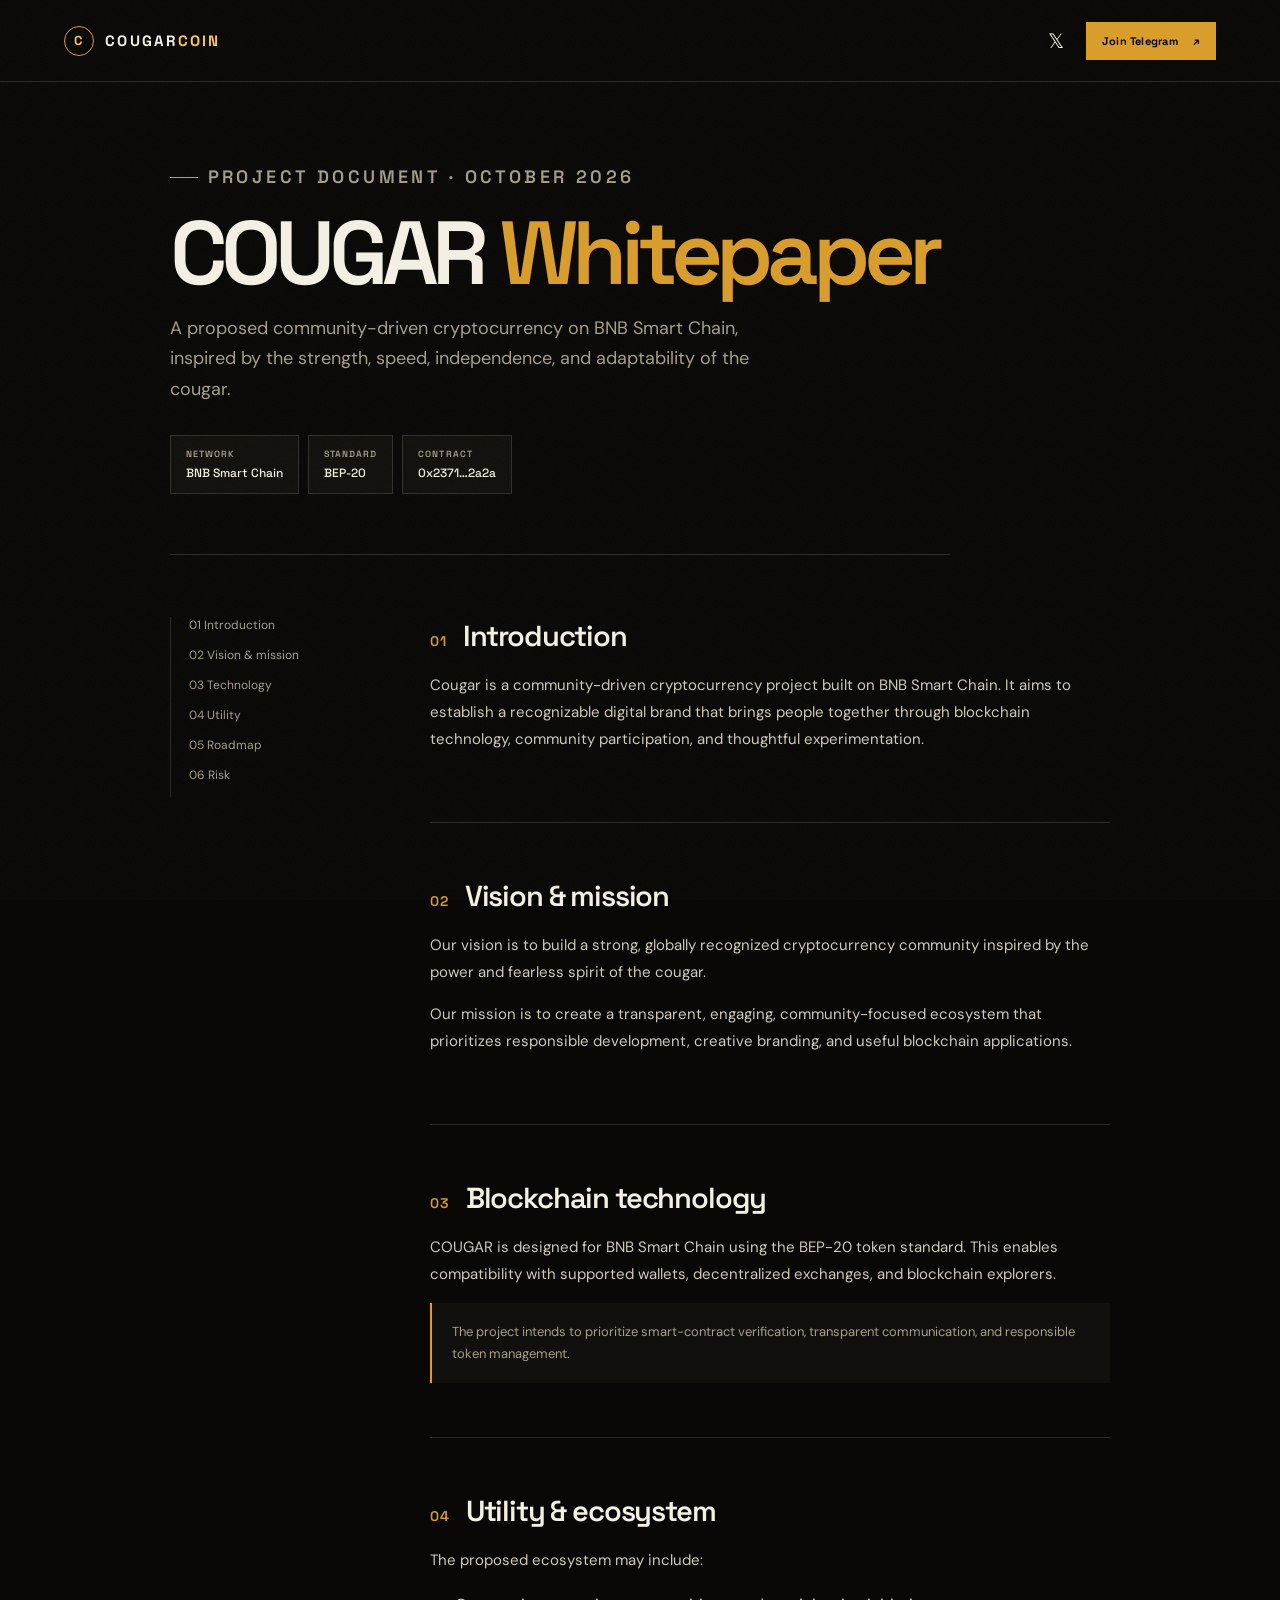
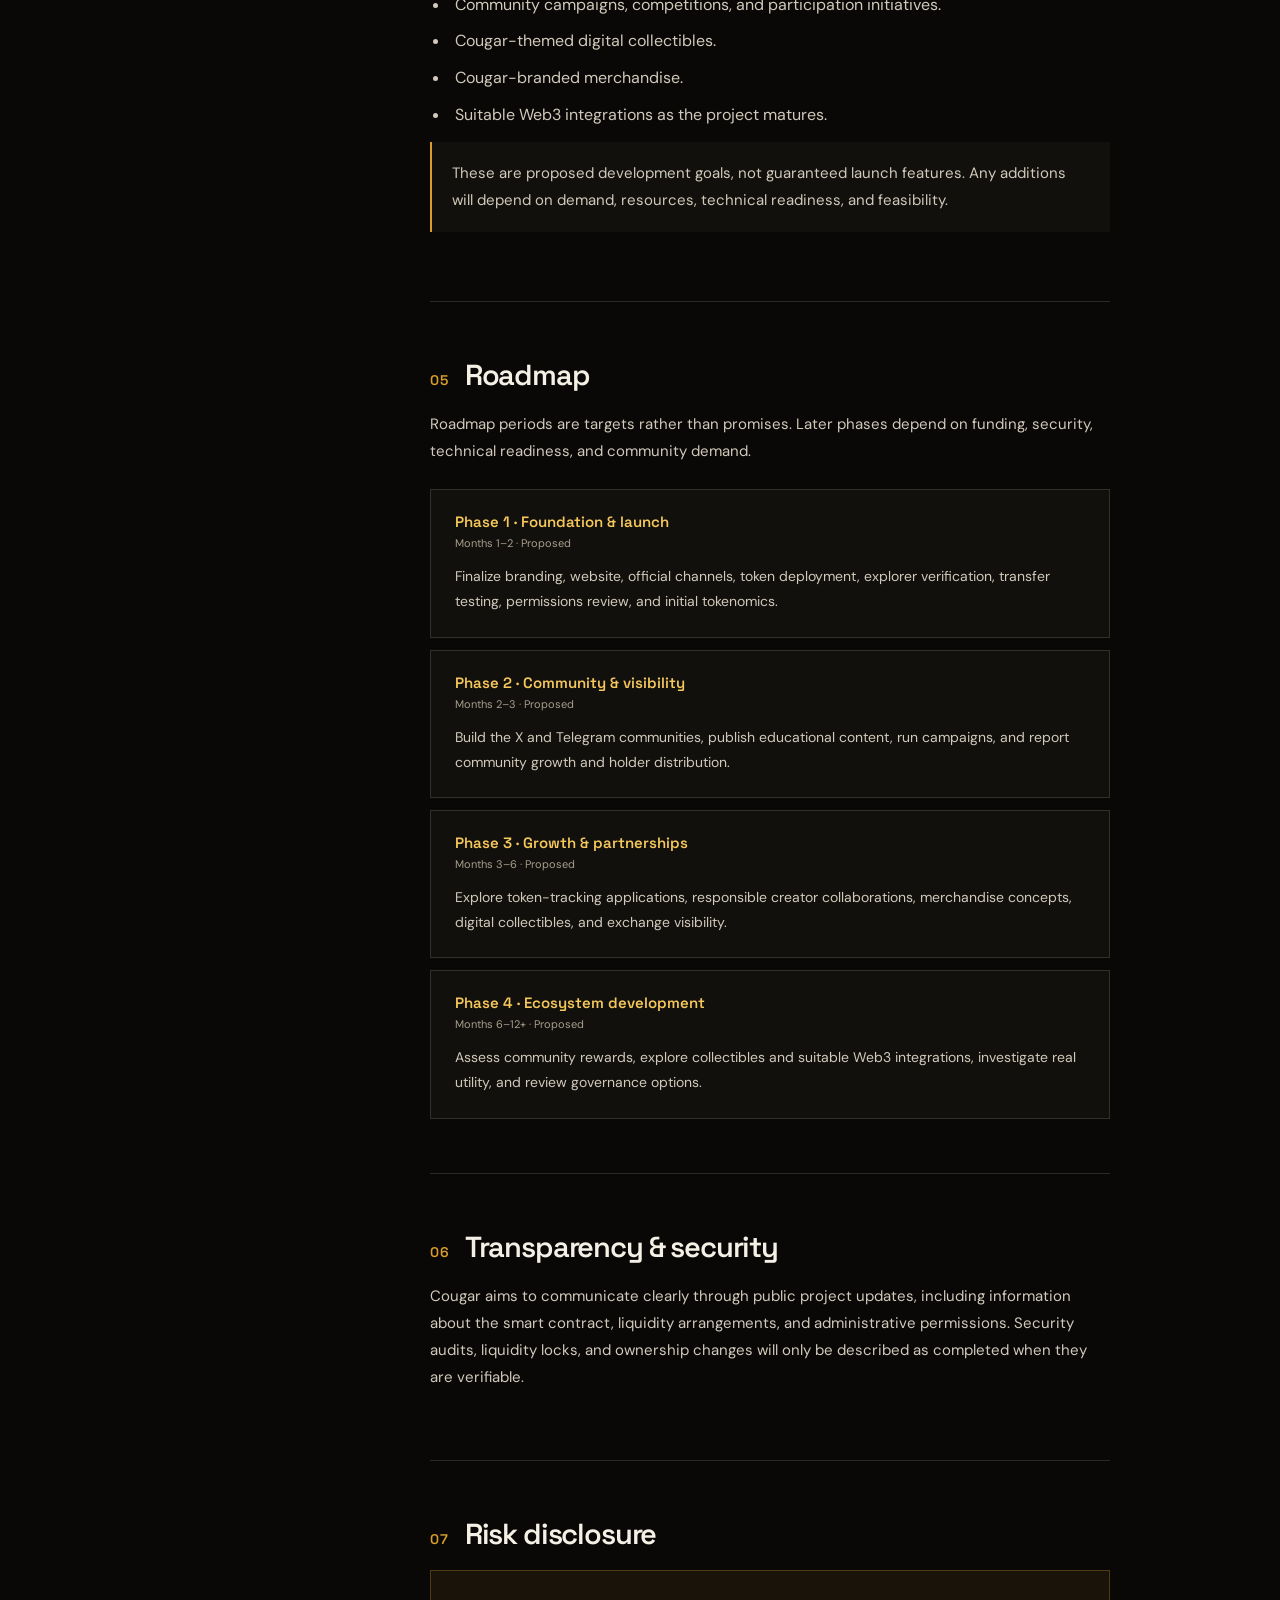
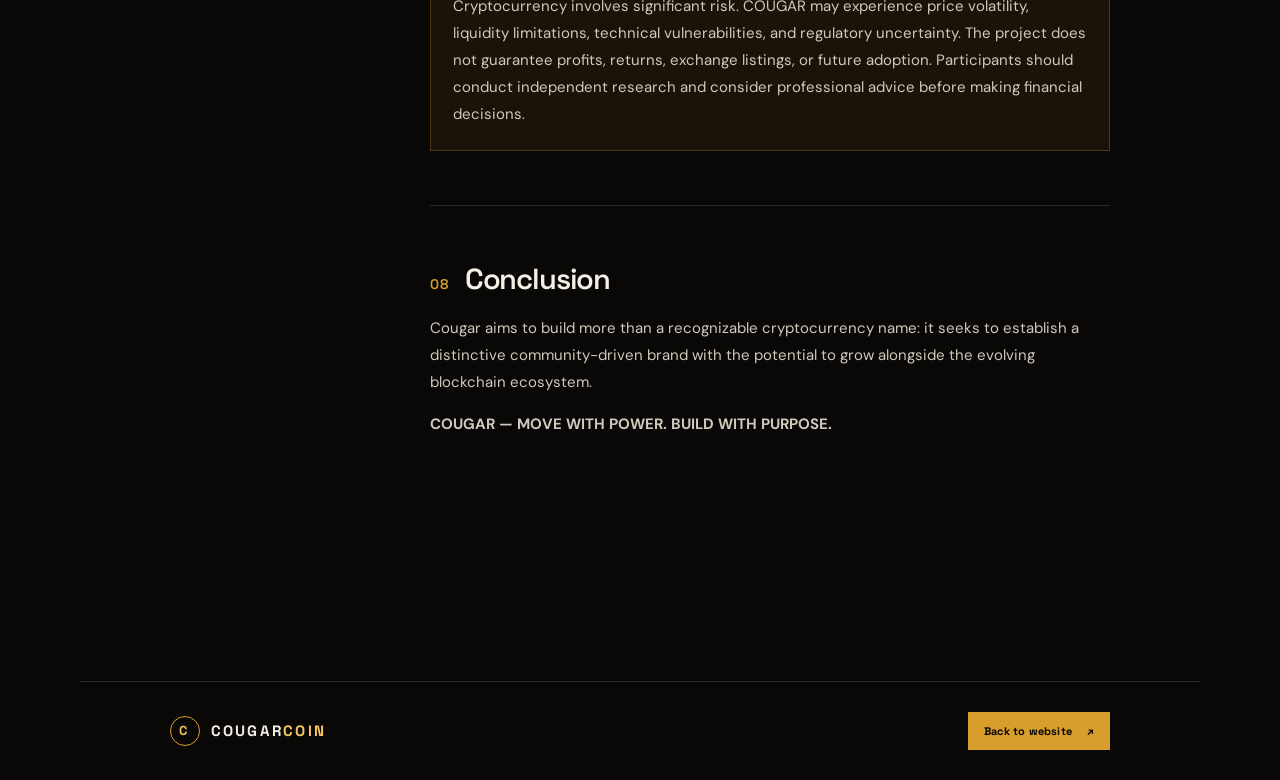
==== whitepaper.html @ 057869eb "Prepare CougarCoin site for GitHub Pages" ====
<!doctype html>
<html lang="en">
<head>
  <meta charset="UTF-8" />
  <meta name="viewport" content="width=device-width, initial-scale=1.0" />
  <meta name="description" content="COUGAR whitepaper — a proposed community-driven cryptocurrency on BNB Smart Chain." />
  <title>COUGAR | Whitepaper</title>
  <link rel="preconnect" href="https://fonts.googleapis.com" />
  <link rel="preconnect" href="https://fonts.gstatic.com" crossorigin />
  <link href="https://fonts.googleapis.com/css2?family=DM+Sans:wght@400;500;700&family=Space+Grotesk:wght@500;600;700&display=swap" rel="stylesheet" />
  <link rel="stylesheet" href="styles.css" />
  <style>
    .paper-shell{max-width:1120px;margin:auto;padding:80px clamp(24px,7vw,112px) 120px}.paper-intro{max-width:780px;padding-bottom:60px;border-bottom:1px solid var(--line)}.paper-intro h1{margin:18px 0;font:600 clamp(50px,7vw,92px)/.94 var(--display);letter-spacing:-.07em}.paper-intro h1 em{color:var(--gold);font-style:normal}.paper-intro p{max-width:620px;color:var(--muted);font-size:18px;line-height:1.7}.paper-layout{display:grid;grid-template-columns:190px 1fr;gap:70px;padding-top:62px}.paper-toc{position:sticky;top:28px;height:max-content;border-left:1px solid var(--line);padding-left:18px}.paper-toc a{display:block;margin:0 0 14px;color:var(--muted);font-size:12px;text-decoration:none}.paper-toc a:hover{color:var(--gold-bright)}.paper-content{max-width:700px}.paper-section{padding:0 0 54px;border-bottom:1px solid var(--line);margin-bottom:54px}.paper-section:last-child{border-bottom:0}.paper-section h2{margin:0 0 18px;color:var(--paper);font:600 29px var(--display);letter-spacing:-.04em}.paper-section h2 span{margin-right:10px;color:var(--gold);font-size:14px;letter-spacing:.08em}.paper-section p{color:#d1c9bb;font-size:15px;line-height:1.8}.paper-section ul{margin:18px 0 0;padding-left:20px;color:#d1c9bb}.paper-section li{margin:11px 0;padding-left:5px;line-height:1.6}.paper-note{padding:18px 20px;border-left:2px solid var(--gold);background:var(--surface);color:var(--muted);font-size:13px;line-height:1.7}.paper-roadmap{display:grid;gap:12px;margin-top:24px}.paper-phase{padding:22px 24px;background:var(--surface);border:1px solid var(--line)}.paper-phase strong{display:block;color:var(--gold-bright);font:600 15px var(--display)}.paper-phase small{display:block;margin-top:5px;color:var(--muted);font-size:11px}.paper-phase p{margin-bottom:0;font-size:14px}.paper-risk{background:rgba(217,157,43,.08);border:1px solid rgba(217,157,43,.28);padding:22px}.paper-risk p{margin:0}.paper-footer{display:flex;align-items:center;justify-content:space-between;gap:18px;max-width:1120px;margin:auto;padding:30px clamp(24px,7vw,112px);border-top:1px solid var(--line)}@media(max-width:800px){.paper-shell{padding-top:55px}.paper-layout{display:block;padding-top:45px}.paper-toc{position:static;margin-bottom:50px;padding:18px 0 4px;border-left:0;border-top:1px solid var(--line);display:flex;flex-wrap:wrap;gap:10px 18px}.paper-toc a{margin:0}.paper-section h2{font-size:25px}.paper-footer{display:block}.paper-footer .button{margin-top:20px}}
    .paper-facts{display:flex;flex-wrap:wrap;gap:9px;margin-top:30px}.paper-facts span{display:flex;flex-direction:column;gap:5px;padding:12px 15px;border:1px solid var(--line);background:var(--surface);color:var(--paper);font:500 12px var(--display)}.paper-facts small{color:var(--muted);font:600 9px var(--display);letter-spacing:.12em;text-transform:uppercase}
  </style>
</head>
<body>
  <div class="noise" aria-hidden="true"></div>
  <header class="site-header">
    <a class="brand" href="index.html" aria-label="CougarCoin home"><span class="brand-mark">C</span><span>COUGAR<span>COIN</span></span></a>
    <div class="header-actions"><a class="icon-link" href="https://x.com/cougarmemecoin" target="_blank" rel="noreferrer" aria-label="CougarCoin on X">𝕏</a><a class="button button-small" href="https://t.me/COUGARCOINbsc" target="_blank" rel="noreferrer">Join Telegram <span>↗</span></a></div>
  </header>
  <main class="paper-shell">
    <section class="paper-intro"><p class="eyebrow"><span></span> Project document · October 2026</p><h1>COUGAR <em>Whitepaper</em></h1><p>A proposed community-driven cryptocurrency on BNB Smart Chain, inspired by the strength, speed, independence, and adaptability of the cougar.</p><div class="paper-facts"><span><small>Network</small>BNB Smart Chain</span><span><small>Standard</small>BEP-20</span><span><small>Contract</small>0x2371…2a2a</span></div></section>
    <div class="paper-layout">
      <nav class="paper-toc" aria-label="Whitepaper sections"><a href="#introduction">01 Introduction</a><a href="#vision">02 Vision & mission</a><a href="#technology">03 Technology</a><a href="#utility">04 Utility</a><a href="#roadmap">05 Roadmap</a><a href="#risk">06 Risk</a></nav>
      <div class="paper-content">
        <section class="paper-section" id="introduction"><h2><span>01</span> Introduction</h2><p>Cougar is a community-driven cryptocurrency project built on BNB Smart Chain. It aims to establish a recognizable digital brand that brings people together through blockchain technology, community participation, and thoughtful experimentation.</p></section>
        <section class="paper-section" id="vision"><h2><span>02</span> Vision & mission</h2><p>Our vision is to build a strong, globally recognized cryptocurrency community inspired by the power and fearless spirit of the cougar.</p><p>Our mission is to create a transparent, engaging, community-focused ecosystem that prioritizes responsible development, creative branding, and useful blockchain applications.</p></section>
        <section class="paper-section" id="technology"><h2><span>03</span> Blockchain technology</h2><p>COUGAR is designed for BNB Smart Chain using the BEP-20 token standard. This enables compatibility with supported wallets, decentralized exchanges, and blockchain explorers.</p><div class="paper-note">The project intends to prioritize smart-contract verification, transparent communication, and responsible token management.</div></section>
        <section class="paper-section" id="utility"><h2><span>04</span> Utility & ecosystem</h2><p>The proposed ecosystem may include:</p><ul><li>Community campaigns, competitions, and participation initiatives.</li><li>Cougar-themed digital collectibles.</li><li>Cougar-branded merchandise.</li><li>Suitable Web3 integrations as the project matures.</li></ul><p class="paper-note">These are proposed development goals, not guaranteed launch features. Any additions will depend on demand, resources, technical readiness, and feasibility.</p></section>
        <section class="paper-section" id="roadmap"><h2><span>05</span> Roadmap</h2><p>Roadmap periods are targets rather than promises. Later phases depend on funding, security, technical readiness, and community demand.</p><div class="paper-roadmap"><article class="paper-phase"><strong>Phase 1 · Foundation & launch</strong><small>Months 1–2 · Proposed</small><p>Finalize branding, website, official channels, token deployment, explorer verification, transfer testing, permissions review, and initial tokenomics.</p></article><article class="paper-phase"><strong>Phase 2 · Community & visibility</strong><small>Months 2–3 · Proposed</small><p>Build the X and Telegram communities, publish educational content, run campaigns, and report community growth and holder distribution.</p></article><article class="paper-phase"><strong>Phase 3 · Growth & partnerships</strong><small>Months 3–6 · Proposed</small><p>Explore token-tracking applications, responsible creator collaborations, merchandise concepts, digital collectibles, and exchange visibility.</p></article><article class="paper-phase"><strong>Phase 4 · Ecosystem development</strong><small>Months 6–12+ · Proposed</small><p>Assess community rewards, explore collectibles and suitable Web3 integrations, investigate real utility, and review governance options.</p></article></div></section>
        <section class="paper-section"><h2><span>06</span> Transparency & security</h2><p>Cougar aims to communicate clearly through public project updates, including information about the smart contract, liquidity arrangements, and administrative permissions. Security audits, liquidity locks, and ownership changes will only be described as completed when they are verifiable.</p></section>
        <section class="paper-section" id="risk"><h2><span>07</span> Risk disclosure</h2><div class="paper-risk"><p>Cryptocurrency involves significant risk. COUGAR may experience price volatility, liquidity limitations, technical vulnerabilities, and regulatory uncertainty. The project does not guarantee profits, returns, exchange listings, or future adoption. Participants should conduct independent research and consider professional advice before making financial decisions.</p></div></section>
        <section class="paper-section"><h2><span>08</span> Conclusion</h2><p>Cougar aims to build more than a recognizable cryptocurrency name: it seeks to establish a distinctive community-driven brand with the potential to grow alongside the evolving blockchain ecosystem.</p><p><strong>COUGAR — MOVE WITH POWER. BUILD WITH PURPOSE.</strong></p></section>
      </div>
    </div>
  </main>
  <footer class="paper-footer"><a class="brand" href="index.html"><span class="brand-mark">C</span><span>COUGAR<span>COIN</span></span></a><a class="button button-small" href="index.html">Back to website <span>↗</span></a></footer>
</body>
</html>
---- styles.css ----
:root{--ink:#090806;--surface:#12100c;--paper:#f5f0e5;--muted:#a79e8d;--gold:#d99d2b;--gold-bright:#f6c85c;--line:rgba(245,240,229,.14);--display:"Space Grotesk",sans-serif;--body:"DM Sans",sans-serif}*{box-sizing:border-box}html{scroll-behavior:smooth}body{margin:0;background:var(--ink);color:var(--paper);font-family:var(--body);overflow-x:hidden}a{color:inherit}.noise{position:fixed;inset:0;z-index:20;pointer-events:none;opacity:.035;background-image:url("data:image/svg+xml,%3Csvg xmlns='http://www.w3.org/2000/svg' width='160' height='160'%3E%3Cfilter id='n'%3E%3CfeTurbulence type='fractalNoise' baseFrequency='.8' numOctaves='3' stitchTiles='stitch'/%3E%3C/filter%3E%3Crect width='100%25' height='100%25' filter='url(%23n)'/%3E%3C/svg%3E")}.site-header{position:relative;z-index:30;max-width:1440px;height:82px;margin:auto;padding:0 clamp(24px,5vw,78px);display:flex;align-items:center;justify-content:space-between;border-bottom:1px solid var(--line)}.brand{display:inline-flex;align-items:center;gap:11px;color:var(--paper);text-decoration:none;font:700 15px var(--display);letter-spacing:.15em}.brand>span:last-child>span{color:var(--gold-bright)}.brand-mark{display:grid;place-items:center;width:30px;height:30px;border:1px solid var(--gold);border-radius:50%;color:var(--gold-bright);font-size:13px}.nav-links{display:flex;gap:36px;margin-left:100px}.nav-links a,.site-footer a{color:var(--muted);text-decoration:none;font-size:13px;transition:color .2s}.nav-links a:hover,.site-footer a:hover{color:var(--gold-bright)}.header-actions{display:flex;align-items:center;gap:22px}.icon-link{color:var(--paper);font-size:20px;text-decoration:none}.button{display:inline-flex;align-items:center;justify-content:center;gap:15px;padding:15px 22px;border:1px solid var(--gold);background:var(--gold);color:var(--ink);text-decoration:none;font:700 12px var(--display);letter-spacing:.02em;transition:transform .2s,background .2s,border-color .2s}.button:hover{background:var(--gold-bright);border-color:var(--gold-bright);transform:translateY(-2px)}.button-small{padding:11px 15px;font-size:11px}.button-light{background:var(--paper);border-color:var(--paper)}.button-light:hover{background:var(--gold-bright);border-color:var(--gold-bright)}.menu-toggle{display:none;border:0;background:transparent;color:var(--paper);font-size:22px}.hero{max-width:1440px;min-height:650px;margin:auto;padding:74px clamp(24px,7vw,112px) 92px;display:grid;grid-template-columns:minmax(0,.92fr) minmax(390px,.85fr);align-items:center;gap:clamp(35px,8vw,125px)}.hero-copy{max-width:590px}.eyebrow{display:flex;align-items:center;gap:10px;margin:0;color:var(--gold-bright);text-transform:uppercase;letter-spacing:.19em;font:600 10px var(--display)}.eyebrow>span{width:28px;height:1px;background:var(--gold)}.hero h1,.section h2{margin:25px 0;font:600 clamp(56px,7vw,102px)/.92 var(--display);letter-spacing:-.075em}.hero h1 em,.section h2 em{color:var(--gold);font-style:normal}.hero-lede{max-width:500px;margin:0;color:var(--muted);font-size:16px;line-height:1.75}.hero-actions{display:flex;align-items:center;gap:28px;margin-top:34px}.text-link{color:var(--paper);text-decoration:none;font:700 12px var(--display)}.text-link span{color:var(--gold);margin-left:8px}.hero-meta{display:flex;gap:13px;margin-top:48px;color:var(--muted);font-size:11px}.hero-meta strong{color:var(--paper)}.hero-meta .dot{color:var(--gold)}.contract-chip{max-width:560px;margin-top:22px;padding:11px 12px;display:flex;align-items:center;gap:10px;border:1px solid rgba(215,155,39,.35);background:rgba(18,16,12,.8)}.contract-label{color:var(--gold-bright);text-transform:uppercase;letter-spacing:.14em;font:600 9px var(--display)}.contract-chip code{min-width:0;overflow:hidden;color:var(--paper);text-overflow:ellipsis;white-space:nowrap;font:500 11px ui-monospace,SFMono-Regular,Menlo,monospace}.contract-chip button{flex:0 0 auto;margin-left:auto;padding:6px 9px;border:1px solid rgba(215,155,39,.55);background:transparent;color:var(--gold-bright);cursor:pointer;font:600 10px var(--display)}.contract-chip button:hover{background:var(--gold);color:var(--ink)}.hero-art-wrap{position:relative;min-height:500px;display:grid;place-items:center}.hero-ring{position:absolute;width:min(42vw,510px);height:min(42vw,510px);border:1px solid rgba(215,155,39,.38);border-radius:50%;box-shadow:0 0 100px rgba(215,155,39,.12)}.hero-art{position:relative;width:min(35vw,440px);aspect-ratio:1;border:8px solid #17130c;border-radius:50%;object-fit:cover;box-shadow:0 25px 80px rgba(0,0,0,.65)}.art-caption{position:absolute;right:0;bottom:15px;color:var(--muted);letter-spacing:.08em;font:500 11px var(--display)}.art-caption span{margin-left:8px;color:var(--gold)}.ticker{overflow:hidden;border-block:1px solid var(--line);background:#100e0a}.ticker-track{min-width:1000px;padding:17px 0;display:flex;justify-content:space-around;color:var(--gold-bright);letter-spacing:.2em;font:600 11px var(--display)}.ticker-track b{color:var(--gold)}.section{max-width:1440px;margin:auto;padding:132px clamp(24px,7vw,112px)}.manifesto{display:grid;grid-template-columns:1fr 1fr;align-items:end;gap:12%}.manifesto h2,.roadmap h2,.community-cta h2{font-size:clamp(48px,6vw,80px)}.manifesto-copy{max-width:500px;color:var(--paper);font-size:21px;line-height:1.6}.manifesto-copy .muted{margin-top:25px;color:var(--muted);font-size:14px;line-height:1.7}.cards{display:grid;grid-template-columns:repeat(3,1fr);gap:14px;padding-top:0}.info-card{position:relative;min-height:380px;overflow:hidden;padding:31px}.card-dark{background:var(--surface)}.card-gold{background:var(--gold);color:var(--ink)}.card-number{position:absolute;top:28px;right:30px;opacity:.65;font:600 11px var(--display)}.card-icon{margin-bottom:76px;color:var(--gold);font-size:36px}.card-gold .card-icon{color:var(--ink)}.info-card h3{margin:0 0 13px;font:600 28px var(--display);letter-spacing:-.04em}.info-card p{max-width:280px;color:var(--muted);font-size:14px;line-height:1.6}.card-gold p{color:rgba(10,9,7,.7)}.info-card a{position:absolute;bottom:30px;color:var(--paper);text-decoration:none;font:700 12px var(--display)}.card-gold a{color:var(--ink)}.card-image{padding:0}.card-image img{width:100%;height:100%;object-fit:cover;filter:saturate(.8)}.card-overlay{position:absolute;inset:0;padding:31px;display:flex;flex-direction:column;justify-content:flex-end;background:linear-gradient(transparent 35%,rgba(7,6,4,.92))}.card-overlay h3{margin-top:auto}.card-overlay p{color:#d9d0c1}.roadmap{border-top:1px solid var(--line)}.roadmap-head{display:flex;justify-content:space-between;align-items:end;gap:40px}.roadmap-head>p{max-width:300px;margin:0;color:var(--muted);font-size:14px;line-height:1.6}.steps{display:grid;grid-template-columns:repeat(3,1fr);margin-top:70px;border-top:1px solid var(--line)}.step{display:flex;gap:24px;padding:26px 24px 0 0;border-right:1px solid var(--line);color:var(--muted)}.step+.step{padding-left:24px}.step:last-child{border:0}.step>span{color:var(--gold);font:600 12px var(--display)}.step h3{margin:0 0 10px;color:var(--paper);font:600 21px var(--display)}.step p{margin:0;font-size:13px;line-height:1.5}.community-cta{max-width:none;display:flex;align-items:center;justify-content:space-between;padding-inline:clamp(24px,10vw,160px);background:var(--gold);color:var(--ink)}.community-cta .eyebrow{color:var(--ink)}.community-cta .eyebrow>span{background:var(--ink)}.community-cta h2{margin-bottom:0}.site-footer{display:flex;align-items:center;justify-content:space-between;gap:20px;padding:34px clamp(24px,7vw,112px);border-top:1px solid var(--line)}.site-footer p{color:var(--muted);font-size:12px}.site-footer>div{display:flex;gap:22px}@media(max-width:800px){.site-header{height:72px}.nav-links,.header-actions{display:none}.nav-links.mobile-open{position:absolute;top:72px;left:0;right:0;display:flex;flex-direction:column;gap:18px;margin:0;padding:22px 24px;background:#100e0a;border-bottom:1px solid var(--line)}.menu-toggle{display:block}.hero{grid-template-columns:1fr;padding-top:58px}.hero h1{font-size:62px}.hero-art-wrap{min-height:380px}.hero-art{width:min(76vw,380px)}.hero-ring{width:min(84vw,440px);height:min(84vw,440px)}.contract-chip{max-width:100%}.contract-chip code{font-size:9px}.manifesto,.cards{grid-template-columns:1fr}.section{padding-top:86px;padding-bottom:86px}.info-card{min-height:330px}.roadmap-head,.community-cta{display:block}.roadmap-head>p{margin-top:30px}.steps{grid-template-columns:1fr;margin-top:45px}.step,.step+.step{padding:20px 0;border-right:0;border-bottom:1px solid var(--line)}.community-cta .button{margin-top:30px}.site-footer{flex-wrap:wrap}.site-footer p{order:3;width:100%}}
.contract-explorer{color:var(--muted);font:600 10px var(--display);text-decoration:none}.contract-explorer:hover{color:var(--gold-bright)}
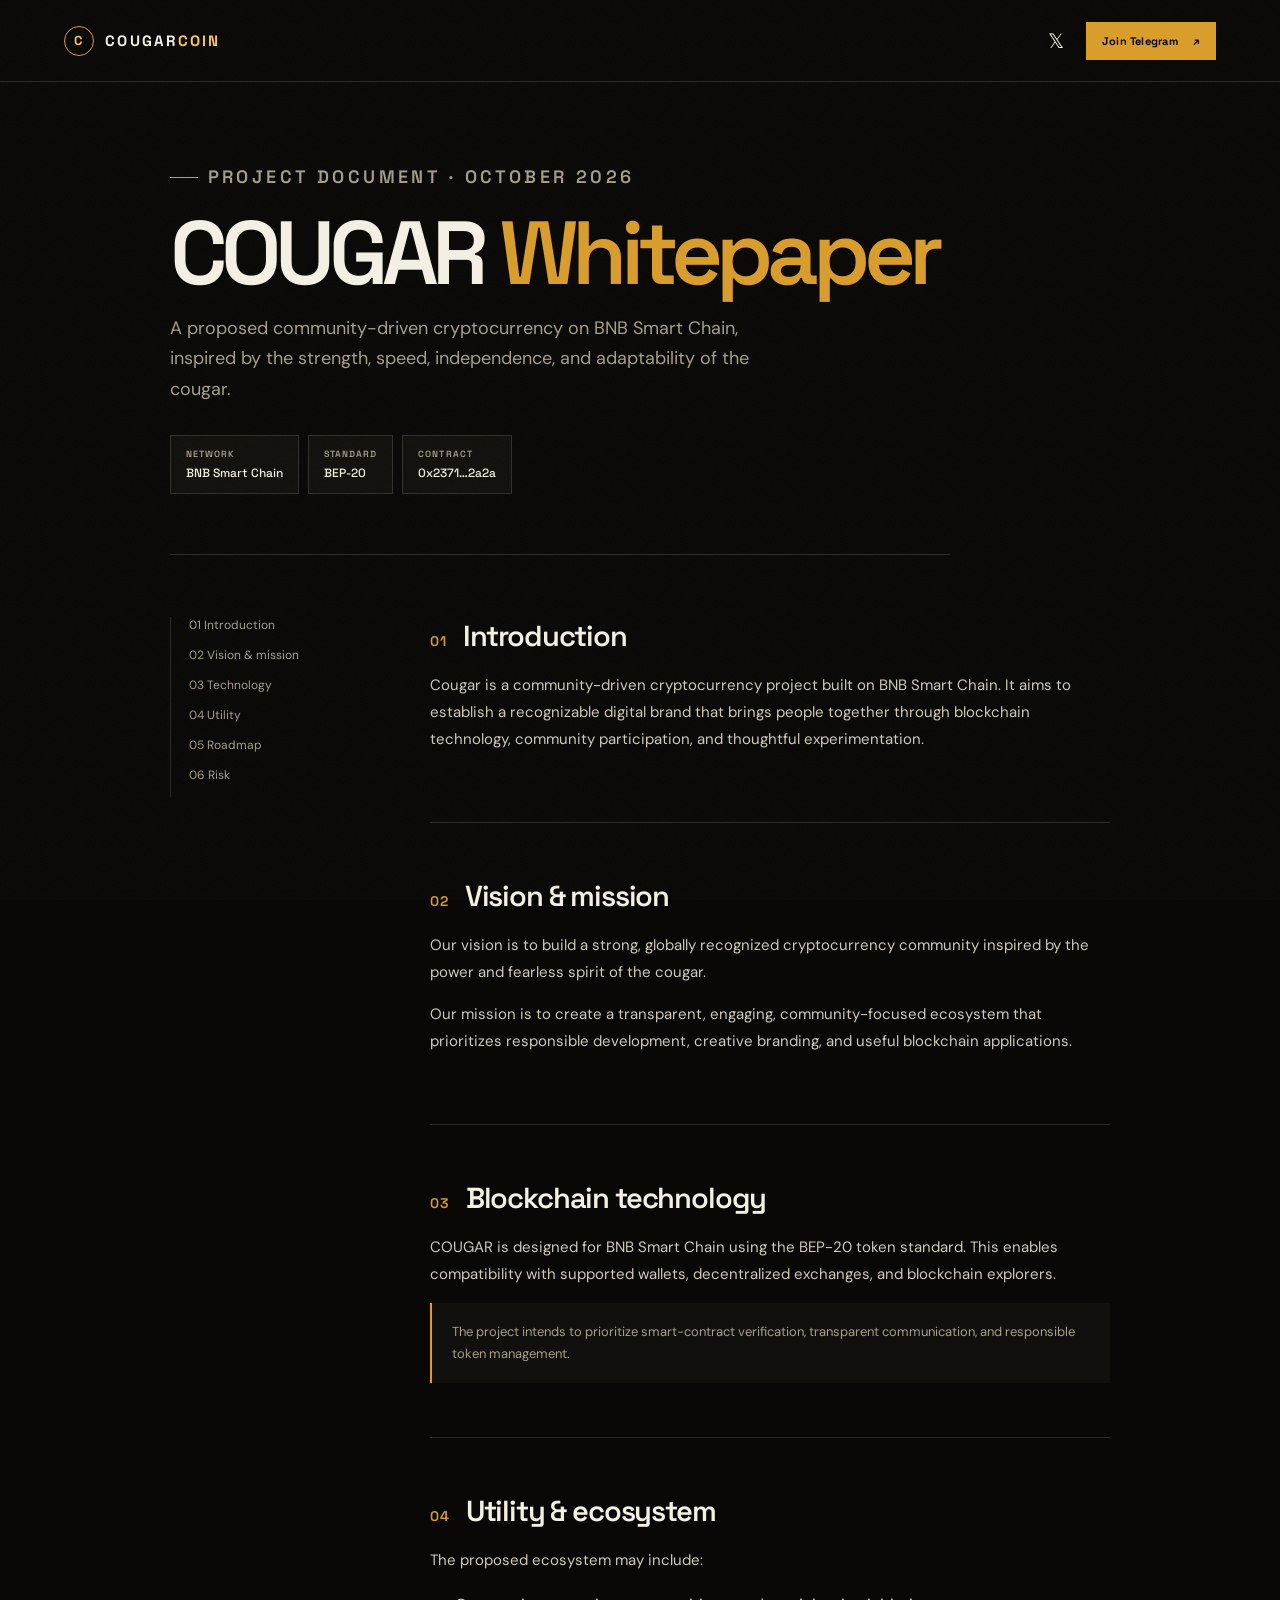
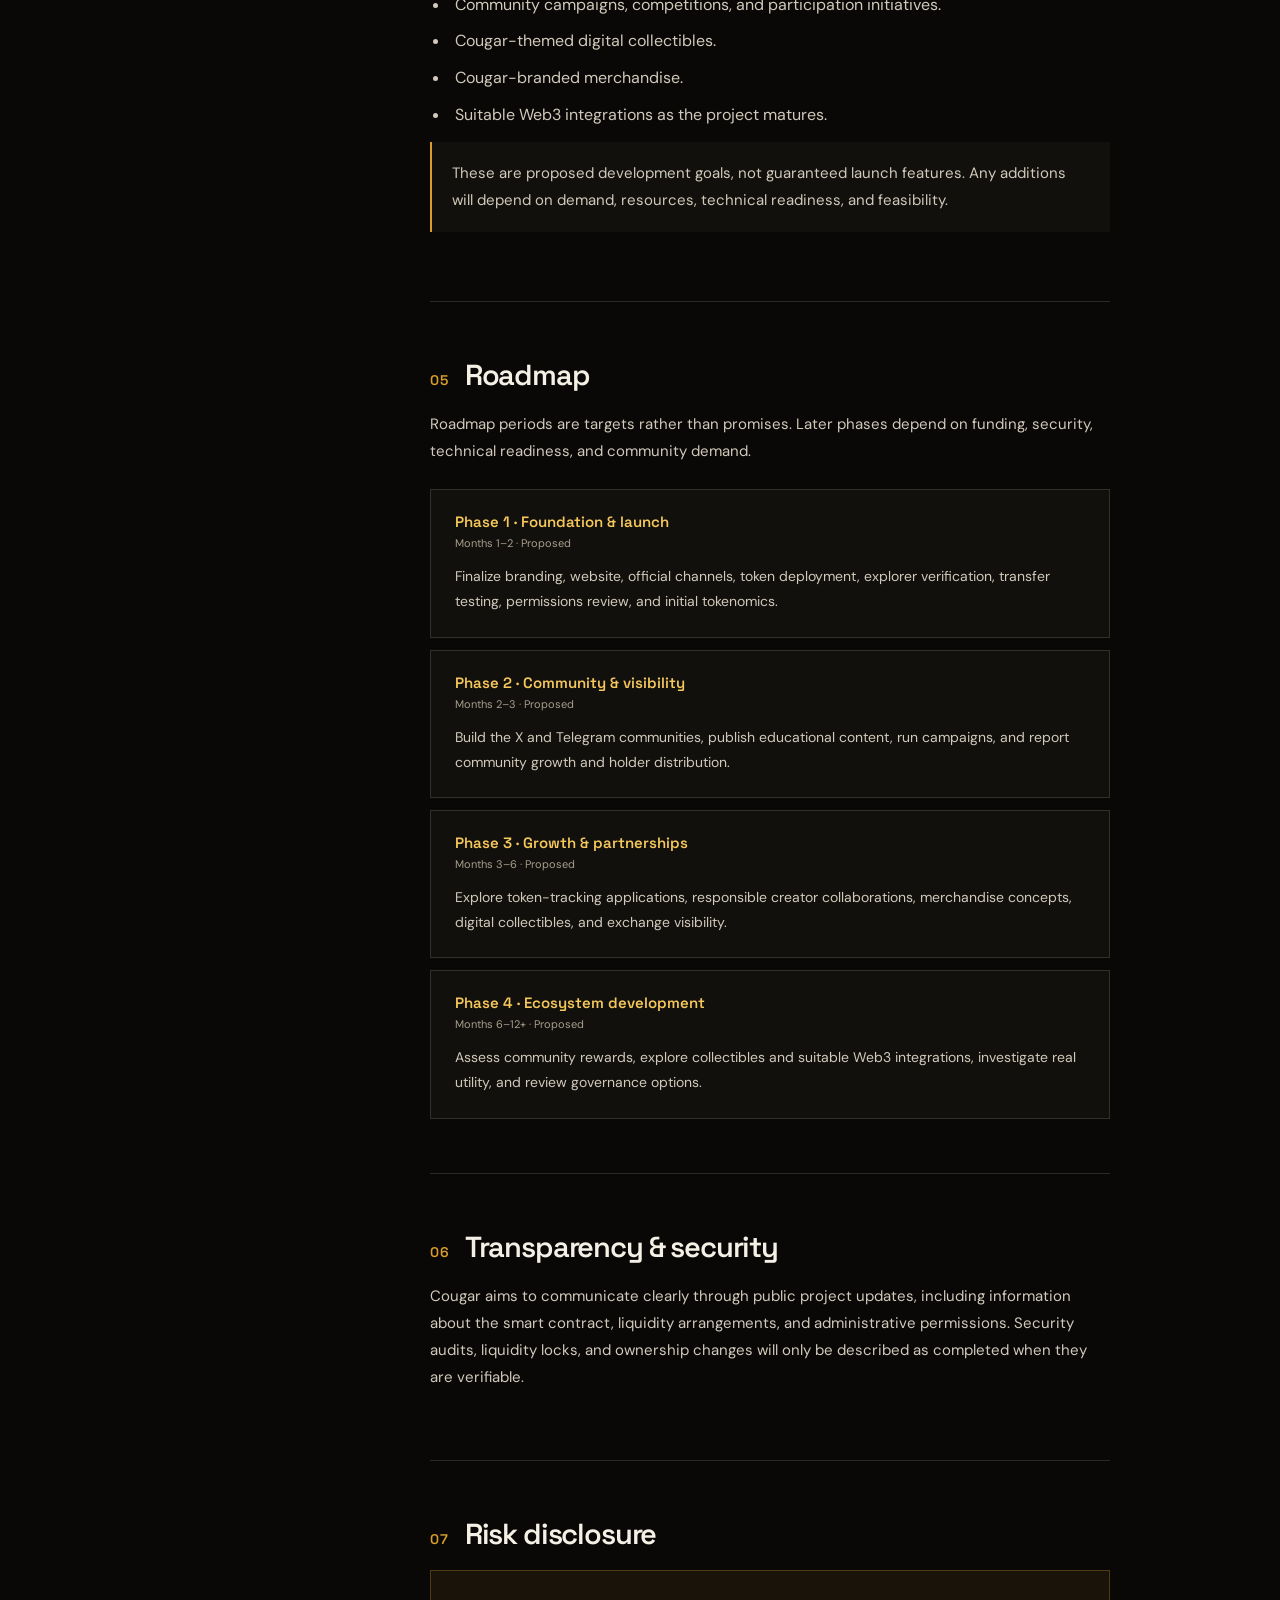
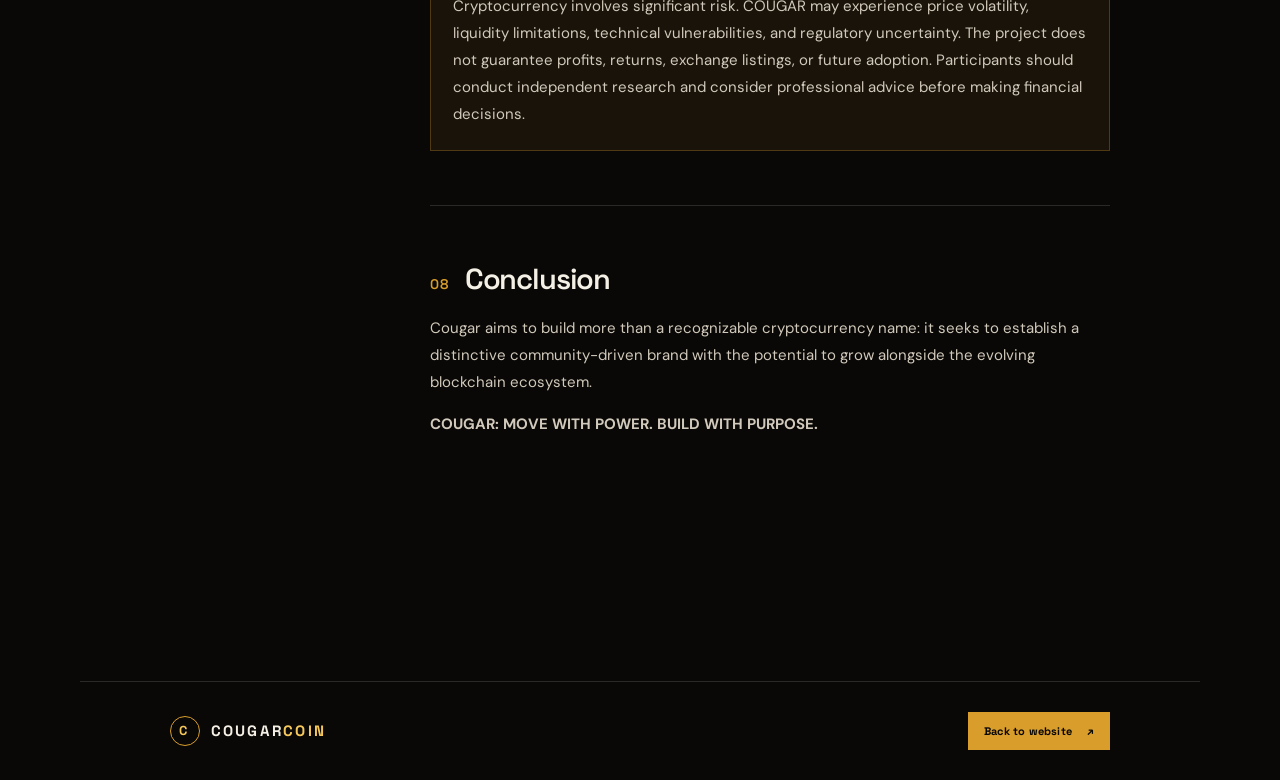
==== commit e94e38e1: "Refine website copy punctuation" ====
--- a/whitepaper.html
+++ b/whitepaper.html
@@ -3,7 +3,7 @@
 <head>
   <meta charset="UTF-8" />
   <meta name="viewport" content="width=device-width, initial-scale=1.0" />
-  <meta name="description" content="COUGAR whitepaper — a proposed community-driven cryptocurrency on BNB Smart Chain." />
+  <meta name="description" content="COUGAR whitepaper, a proposed community-driven cryptocurrency on BNB Smart Chain." />
   <title>COUGAR | Whitepaper</title>
   <link rel="preconnect" href="https://fonts.googleapis.com" />
   <link rel="preconnect" href="https://fonts.gstatic.com" crossorigin />
@@ -32,7 +32,7 @@
         <section class="paper-section" id="roadmap"><h2><span>05</span> Roadmap</h2><p>Roadmap periods are targets rather than promises. Later phases depend on funding, security, technical readiness, and community demand.</p><div class="paper-roadmap"><article class="paper-phase"><strong>Phase 1 · Foundation & launch</strong><small>Months 1–2 · Proposed</small><p>Finalize branding, website, official channels, token deployment, explorer verification, transfer testing, permissions review, and initial tokenomics.</p></article><article class="paper-phase"><strong>Phase 2 · Community & visibility</strong><small>Months 2–3 · Proposed</small><p>Build the X and Telegram communities, publish educational content, run campaigns, and report community growth and holder distribution.</p></article><article class="paper-phase"><strong>Phase 3 · Growth & partnerships</strong><small>Months 3–6 · Proposed</small><p>Explore token-tracking applications, responsible creator collaborations, merchandise concepts, digital collectibles, and exchange visibility.</p></article><article class="paper-phase"><strong>Phase 4 · Ecosystem development</strong><small>Months 6–12+ · Proposed</small><p>Assess community rewards, explore collectibles and suitable Web3 integrations, investigate real utility, and review governance options.</p></article></div></section>
         <section class="paper-section"><h2><span>06</span> Transparency & security</h2><p>Cougar aims to communicate clearly through public project updates, including information about the smart contract, liquidity arrangements, and administrative permissions. Security audits, liquidity locks, and ownership changes will only be described as completed when they are verifiable.</p></section>
         <section class="paper-section" id="risk"><h2><span>07</span> Risk disclosure</h2><div class="paper-risk"><p>Cryptocurrency involves significant risk. COUGAR may experience price volatility, liquidity limitations, technical vulnerabilities, and regulatory uncertainty. The project does not guarantee profits, returns, exchange listings, or future adoption. Participants should conduct independent research and consider professional advice before making financial decisions.</p></div></section>
-        <section class="paper-section"><h2><span>08</span> Conclusion</h2><p>Cougar aims to build more than a recognizable cryptocurrency name: it seeks to establish a distinctive community-driven brand with the potential to grow alongside the evolving blockchain ecosystem.</p><p><strong>COUGAR — MOVE WITH POWER. BUILD WITH PURPOSE.</strong></p></section>
+        <section class="paper-section"><h2><span>08</span> Conclusion</h2><p>Cougar aims to build more than a recognizable cryptocurrency name: it seeks to establish a distinctive community-driven brand with the potential to grow alongside the evolving blockchain ecosystem.</p><p><strong>COUGAR: MOVE WITH POWER. BUILD WITH PURPOSE.</strong></p></section>
       </div>
     </div>
   </main>
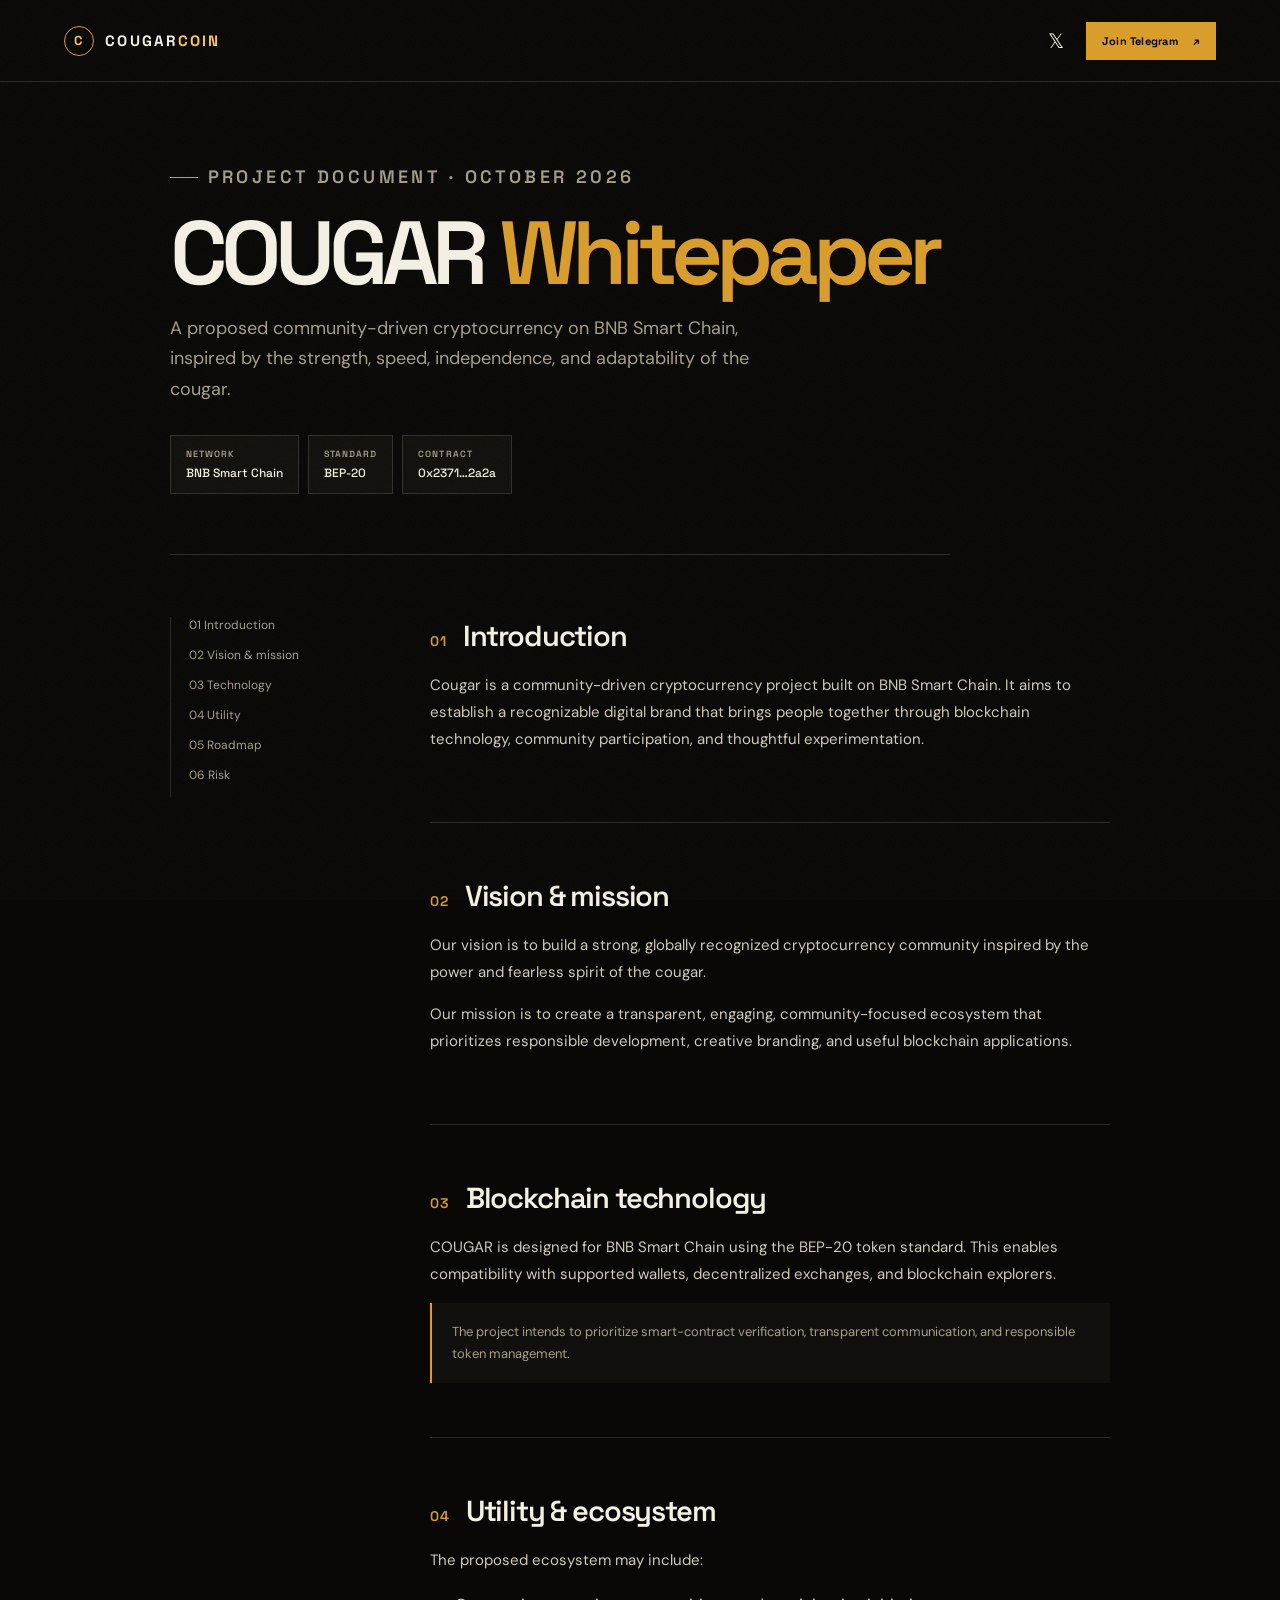
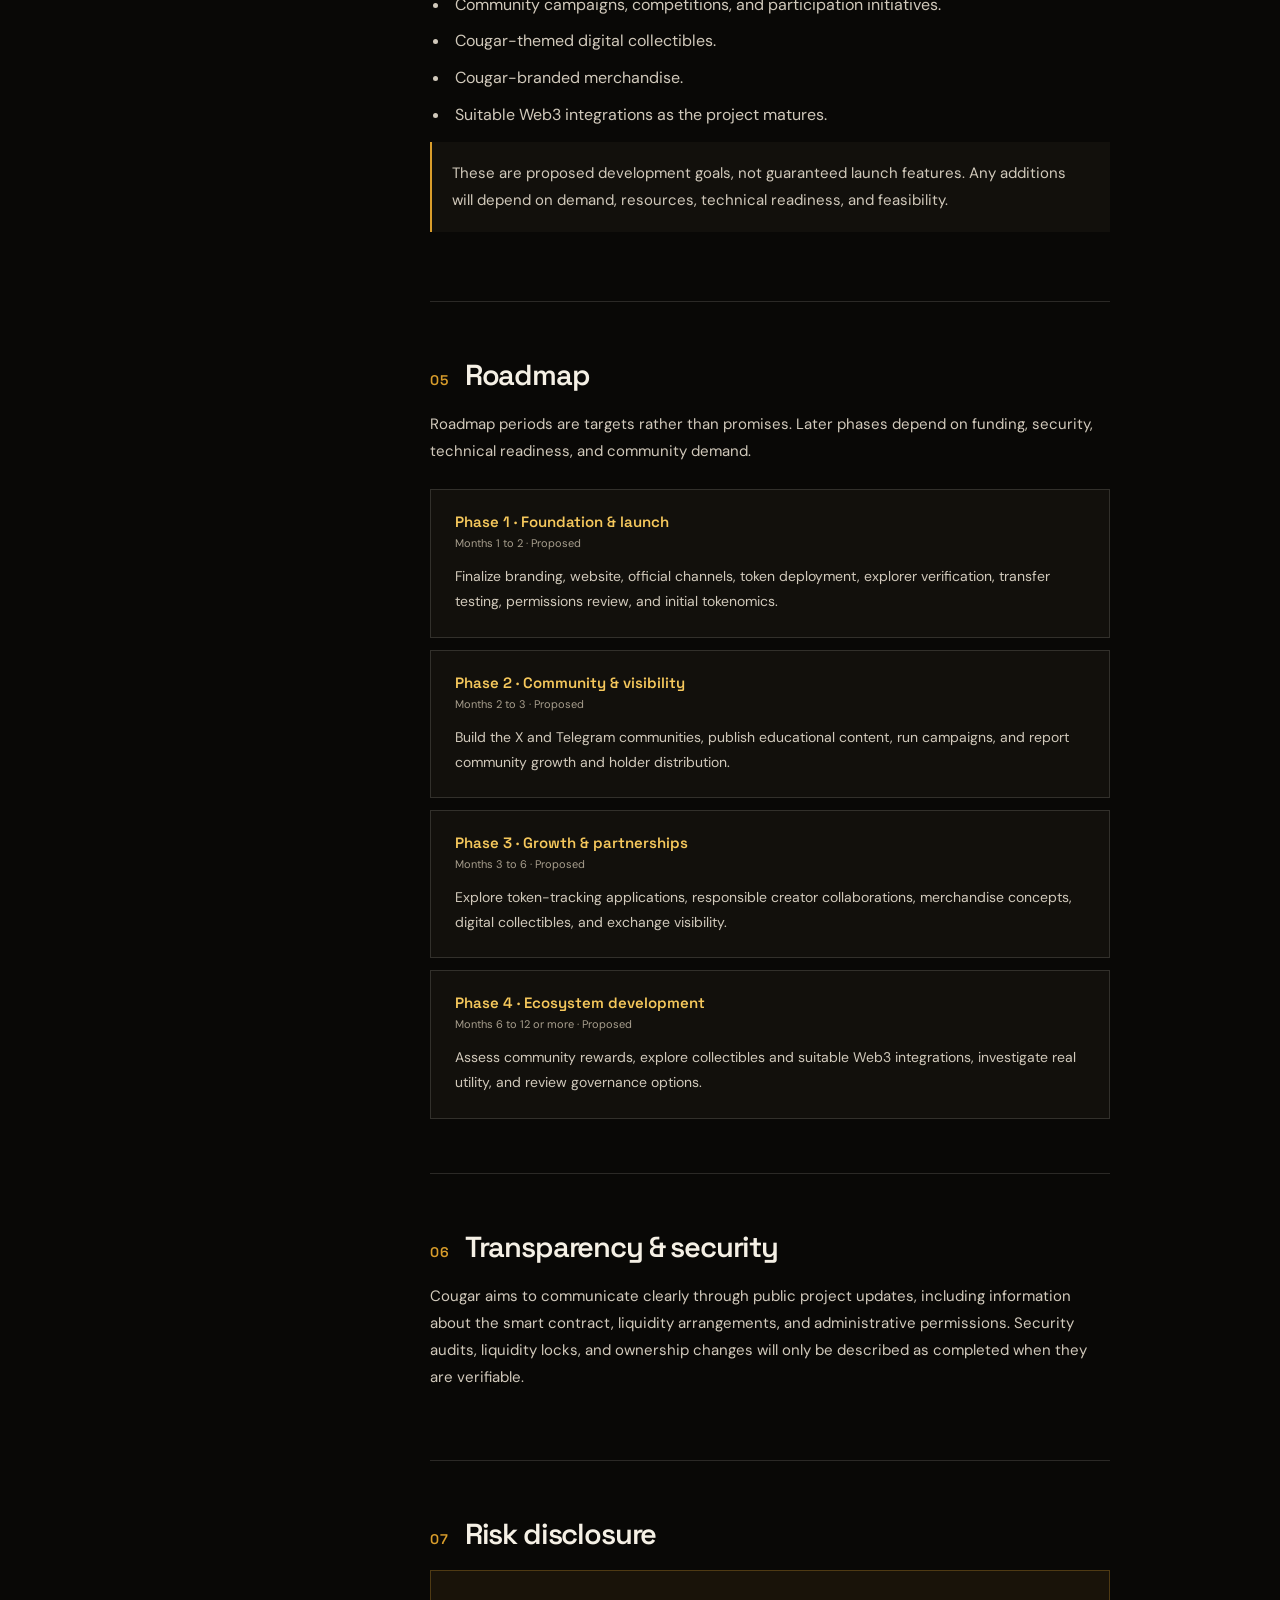
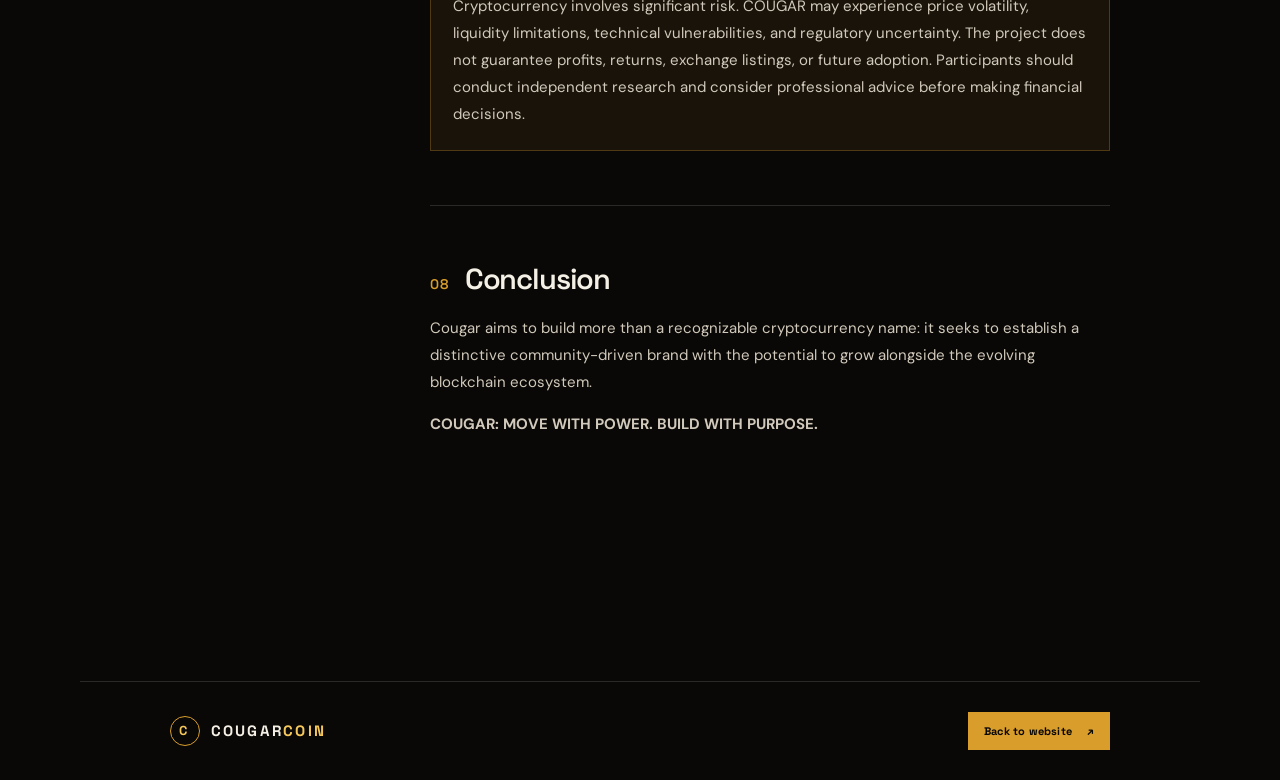
==== commit 6e151b8f: "Remove unnecessary dash punctuation" ====
--- a/whitepaper.html
+++ b/whitepaper.html
@@ -29,7 +29,7 @@
         <section class="paper-section" id="vision"><h2><span>02</span> Vision & mission</h2><p>Our vision is to build a strong, globally recognized cryptocurrency community inspired by the power and fearless spirit of the cougar.</p><p>Our mission is to create a transparent, engaging, community-focused ecosystem that prioritizes responsible development, creative branding, and useful blockchain applications.</p></section>
         <section class="paper-section" id="technology"><h2><span>03</span> Blockchain technology</h2><p>COUGAR is designed for BNB Smart Chain using the BEP-20 token standard. This enables compatibility with supported wallets, decentralized exchanges, and blockchain explorers.</p><div class="paper-note">The project intends to prioritize smart-contract verification, transparent communication, and responsible token management.</div></section>
         <section class="paper-section" id="utility"><h2><span>04</span> Utility & ecosystem</h2><p>The proposed ecosystem may include:</p><ul><li>Community campaigns, competitions, and participation initiatives.</li><li>Cougar-themed digital collectibles.</li><li>Cougar-branded merchandise.</li><li>Suitable Web3 integrations as the project matures.</li></ul><p class="paper-note">These are proposed development goals, not guaranteed launch features. Any additions will depend on demand, resources, technical readiness, and feasibility.</p></section>
-        <section class="paper-section" id="roadmap"><h2><span>05</span> Roadmap</h2><p>Roadmap periods are targets rather than promises. Later phases depend on funding, security, technical readiness, and community demand.</p><div class="paper-roadmap"><article class="paper-phase"><strong>Phase 1 · Foundation & launch</strong><small>Months 1–2 · Proposed</small><p>Finalize branding, website, official channels, token deployment, explorer verification, transfer testing, permissions review, and initial tokenomics.</p></article><article class="paper-phase"><strong>Phase 2 · Community & visibility</strong><small>Months 2–3 · Proposed</small><p>Build the X and Telegram communities, publish educational content, run campaigns, and report community growth and holder distribution.</p></article><article class="paper-phase"><strong>Phase 3 · Growth & partnerships</strong><small>Months 3–6 · Proposed</small><p>Explore token-tracking applications, responsible creator collaborations, merchandise concepts, digital collectibles, and exchange visibility.</p></article><article class="paper-phase"><strong>Phase 4 · Ecosystem development</strong><small>Months 6–12+ · Proposed</small><p>Assess community rewards, explore collectibles and suitable Web3 integrations, investigate real utility, and review governance options.</p></article></div></section>
+        <section class="paper-section" id="roadmap"><h2><span>05</span> Roadmap</h2><p>Roadmap periods are targets rather than promises. Later phases depend on funding, security, technical readiness, and community demand.</p><div class="paper-roadmap"><article class="paper-phase"><strong>Phase 1 · Foundation & launch</strong><small>Months 1 to 2 · Proposed</small><p>Finalize branding, website, official channels, token deployment, explorer verification, transfer testing, permissions review, and initial tokenomics.</p></article><article class="paper-phase"><strong>Phase 2 · Community & visibility</strong><small>Months 2 to 3 · Proposed</small><p>Build the X and Telegram communities, publish educational content, run campaigns, and report community growth and holder distribution.</p></article><article class="paper-phase"><strong>Phase 3 · Growth & partnerships</strong><small>Months 3 to 6 · Proposed</small><p>Explore token-tracking applications, responsible creator collaborations, merchandise concepts, digital collectibles, and exchange visibility.</p></article><article class="paper-phase"><strong>Phase 4 · Ecosystem development</strong><small>Months 6 to 12 or more · Proposed</small><p>Assess community rewards, explore collectibles and suitable Web3 integrations, investigate real utility, and review governance options.</p></article></div></section>
         <section class="paper-section"><h2><span>06</span> Transparency & security</h2><p>Cougar aims to communicate clearly through public project updates, including information about the smart contract, liquidity arrangements, and administrative permissions. Security audits, liquidity locks, and ownership changes will only be described as completed when they are verifiable.</p></section>
         <section class="paper-section" id="risk"><h2><span>07</span> Risk disclosure</h2><div class="paper-risk"><p>Cryptocurrency involves significant risk. COUGAR may experience price volatility, liquidity limitations, technical vulnerabilities, and regulatory uncertainty. The project does not guarantee profits, returns, exchange listings, or future adoption. Participants should conduct independent research and consider professional advice before making financial decisions.</p></div></section>
         <section class="paper-section"><h2><span>08</span> Conclusion</h2><p>Cougar aims to build more than a recognizable cryptocurrency name: it seeks to establish a distinctive community-driven brand with the potential to grow alongside the evolving blockchain ecosystem.</p><p><strong>COUGAR: MOVE WITH POWER. BUILD WITH PURPOSE.</strong></p></section>
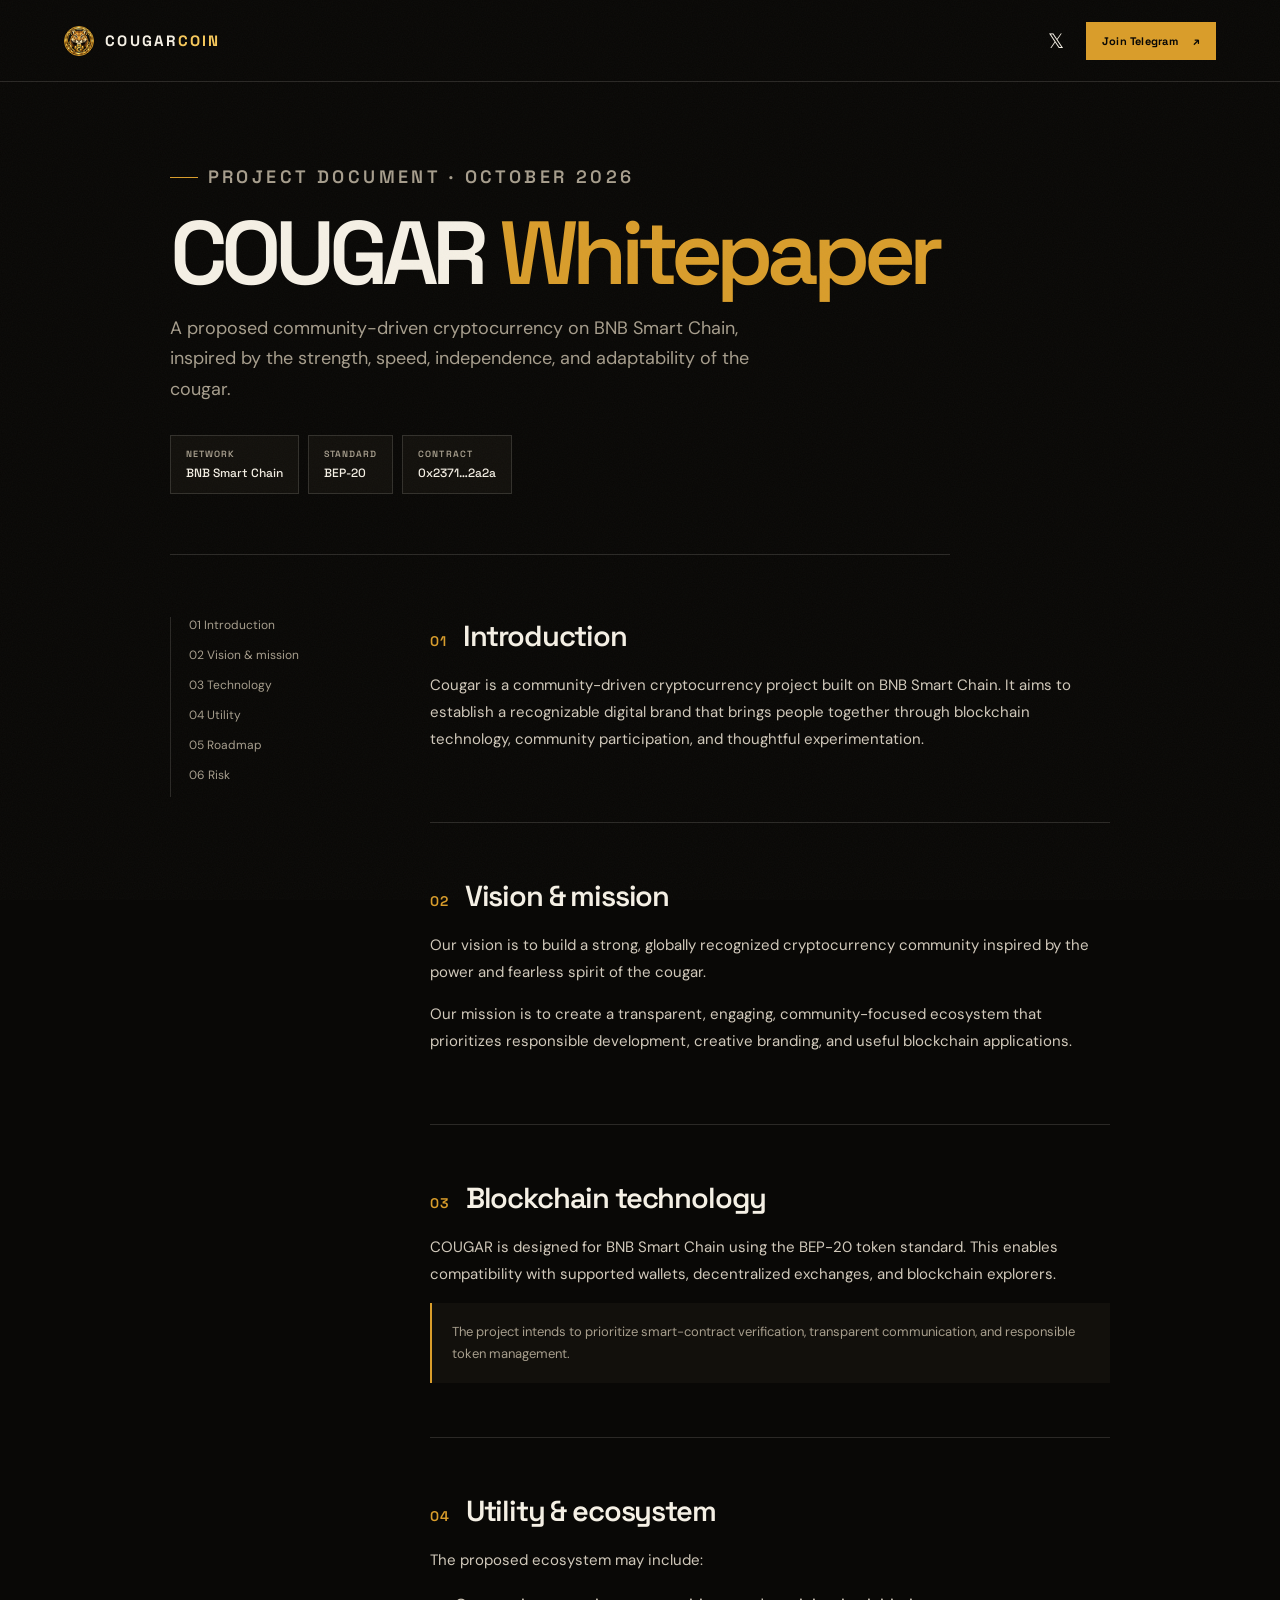
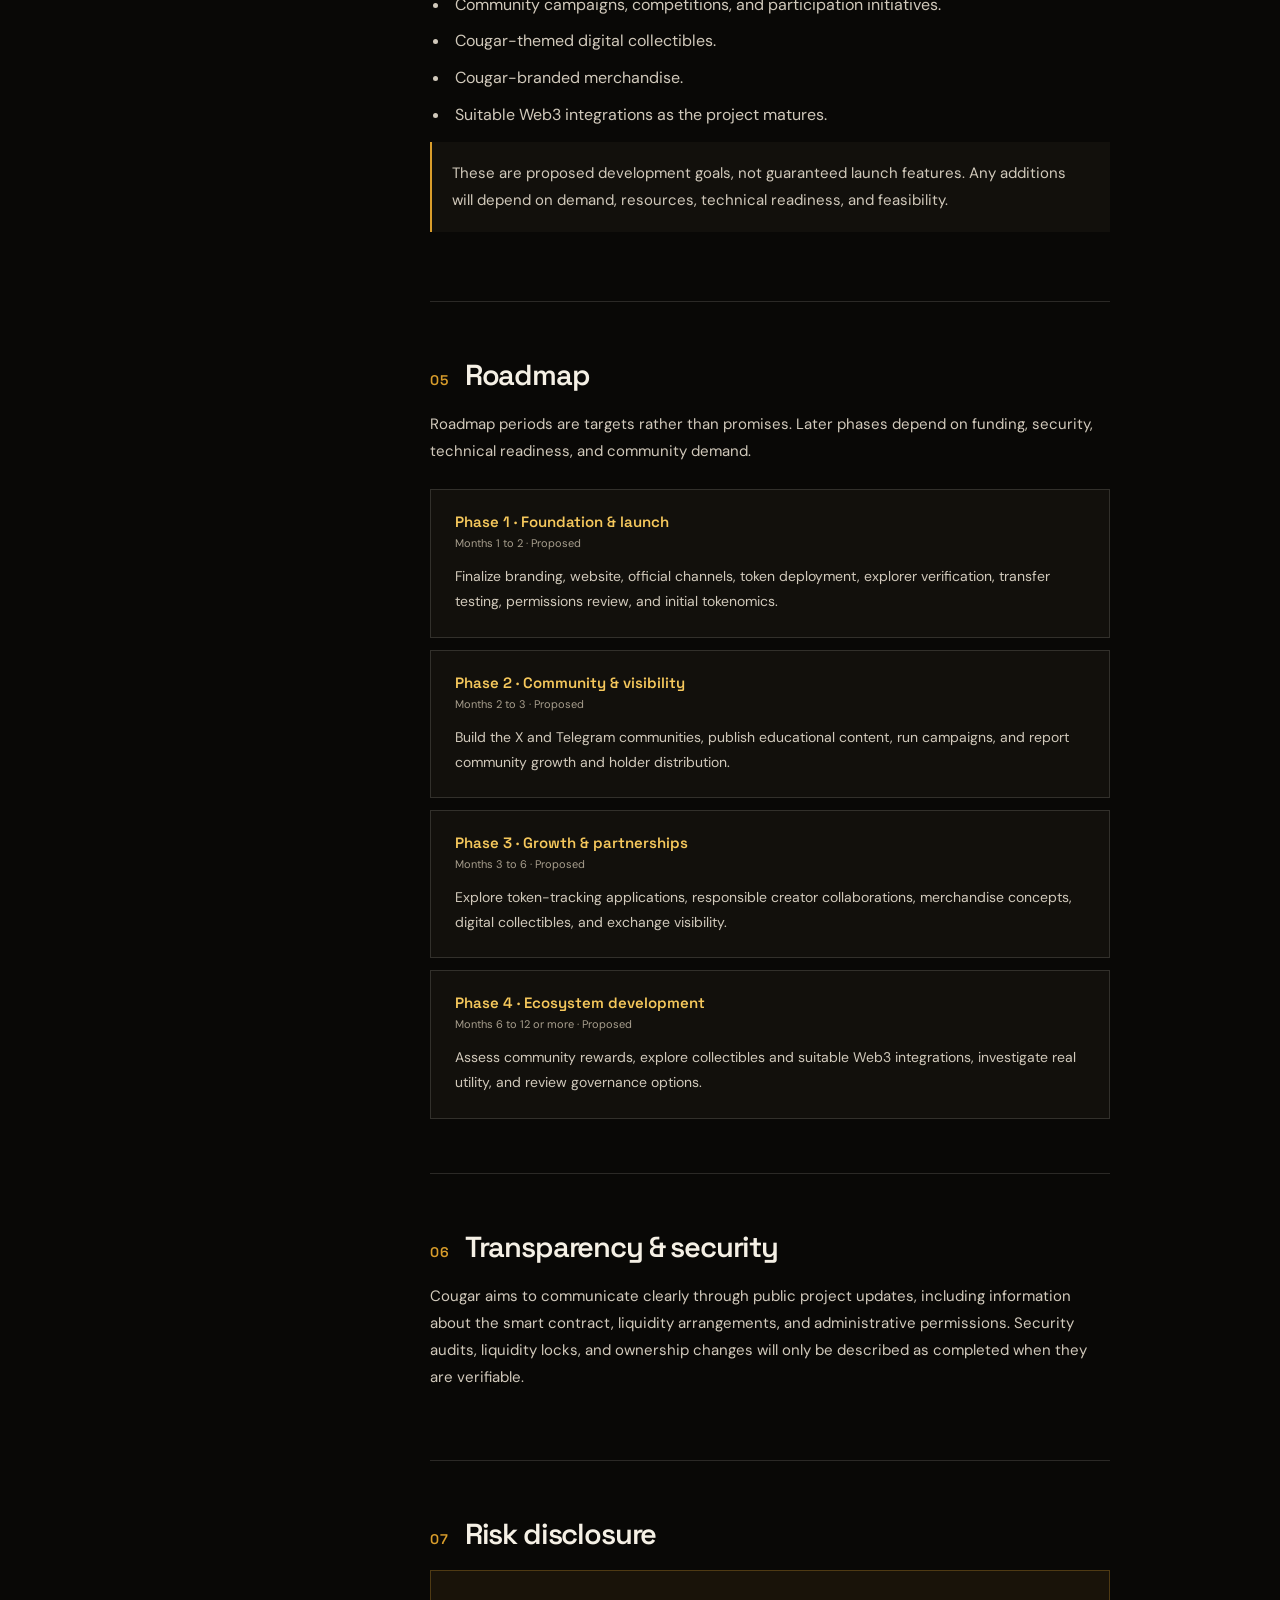
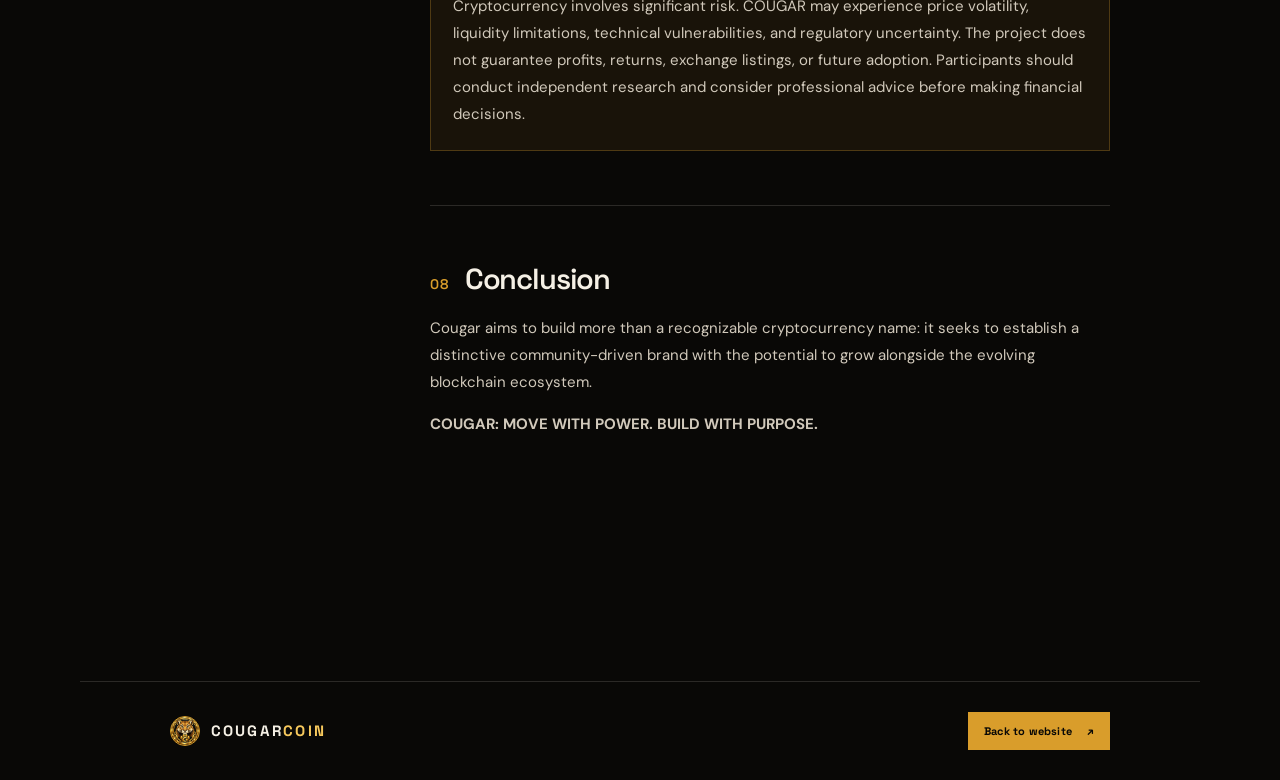
==== commit 095fd69e: "Use latest CougarCoin logo across site branding" ====
--- a/whitepaper.html
+++ b/whitepaper.html
@@ -4,6 +4,8 @@
   <meta charset="UTF-8" />
   <meta name="viewport" content="width=device-width, initial-scale=1.0" />
   <meta name="description" content="COUGAR whitepaper, a proposed community-driven cryptocurrency on BNB Smart Chain." />
+  <link rel="icon" type="image/png" href="assets/cougarcoin-logo.png" />
+  <link rel="apple-touch-icon" href="assets/cougarcoin-logo.png" />
   <title>COUGAR | Whitepaper</title>
   <link rel="preconnect" href="https://fonts.googleapis.com" />
   <link rel="preconnect" href="https://fonts.gstatic.com" crossorigin />
@@ -17,7 +19,7 @@
 <body>
   <div class="noise" aria-hidden="true"></div>
   <header class="site-header">
-    <a class="brand" href="index.html" aria-label="CougarCoin home"><span class="brand-mark">C</span><span>COUGAR<span>COIN</span></span></a>
+    <a class="brand" href="index.html" aria-label="CougarCoin home"><span class="brand-mark"><img src="assets/cougarcoin-logo.png" alt="" /></span><span>COUGAR<span>COIN</span></span></a>
     <div class="header-actions"><a class="icon-link" href="https://x.com/cougarmemecoin" target="_blank" rel="noreferrer" aria-label="CougarCoin on X">𝕏</a><a class="button button-small" href="https://t.me/COUGARCOINbsc" target="_blank" rel="noreferrer">Join Telegram <span>↗</span></a></div>
   </header>
   <main class="paper-shell">
@@ -36,6 +38,6 @@
       </div>
     </div>
   </main>
-  <footer class="paper-footer"><a class="brand" href="index.html"><span class="brand-mark">C</span><span>COUGAR<span>COIN</span></span></a><a class="button button-small" href="index.html">Back to website <span>↗</span></a></footer>
+  <footer class="paper-footer"><a class="brand" href="index.html"><span class="brand-mark"><img src="assets/cougarcoin-logo.png" alt="" /></span><span>COUGAR<span>COIN</span></span></a><a class="button button-small" href="index.html">Back to website <span>↗</span></a></footer>
 </body>
 </html>
--- a/styles.css
+++ b/styles.css
@@ -1,2 +1,3 @@
 :root{--ink:#090806;--surface:#12100c;--paper:#f5f0e5;--muted:#a79e8d;--gold:#d99d2b;--gold-bright:#f6c85c;--line:rgba(245,240,229,.14);--display:"Space Grotesk",sans-serif;--body:"DM Sans",sans-serif}*{box-sizing:border-box}html{scroll-behavior:smooth}body{margin:0;background:var(--ink);color:var(--paper);font-family:var(--body);overflow-x:hidden}a{color:inherit}.noise{position:fixed;inset:0;z-index:20;pointer-events:none;opacity:.035;background-image:url("data:image/svg+xml,%3Csvg xmlns='http://www.w3.org/2000/svg' width='160' height='160'%3E%3Cfilter id='n'%3E%3CfeTurbulence type='fractalNoise' baseFrequency='.8' numOctaves='3' stitchTiles='stitch'/%3E%3C/filter%3E%3Crect width='100%25' height='100%25' filter='url(%23n)'/%3E%3C/svg%3E")}.site-header{position:relative;z-index:30;max-width:1440px;height:82px;margin:auto;padding:0 clamp(24px,5vw,78px);display:flex;align-items:center;justify-content:space-between;border-bottom:1px solid var(--line)}.brand{display:inline-flex;align-items:center;gap:11px;color:var(--paper);text-decoration:none;font:700 15px var(--display);letter-spacing:.15em}.brand>span:last-child>span{color:var(--gold-bright)}.brand-mark{display:grid;place-items:center;width:30px;height:30px;border:1px solid var(--gold);border-radius:50%;color:var(--gold-bright);font-size:13px}.nav-links{display:flex;gap:36px;margin-left:100px}.nav-links a,.site-footer a{color:var(--muted);text-decoration:none;font-size:13px;transition:color .2s}.nav-links a:hover,.site-footer a:hover{color:var(--gold-bright)}.header-actions{display:flex;align-items:center;gap:22px}.icon-link{color:var(--paper);font-size:20px;text-decoration:none}.button{display:inline-flex;align-items:center;justify-content:center;gap:15px;padding:15px 22px;border:1px solid var(--gold);background:var(--gold);color:var(--ink);text-decoration:none;font:700 12px var(--display);letter-spacing:.02em;transition:transform .2s,background .2s,border-color .2s}.button:hover{background:var(--gold-bright);border-color:var(--gold-bright);transform:translateY(-2px)}.button-small{padding:11px 15px;font-size:11px}.button-light{background:var(--paper);border-color:var(--paper)}.button-light:hover{background:var(--gold-bright);border-color:var(--gold-bright)}.menu-toggle{display:none;border:0;background:transparent;color:var(--paper);font-size:22px}.hero{max-width:1440px;min-height:650px;margin:auto;padding:74px clamp(24px,7vw,112px) 92px;display:grid;grid-template-columns:minmax(0,.92fr) minmax(390px,.85fr);align-items:center;gap:clamp(35px,8vw,125px)}.hero-copy{max-width:590px}.eyebrow{display:flex;align-items:center;gap:10px;margin:0;color:var(--gold-bright);text-transform:uppercase;letter-spacing:.19em;font:600 10px var(--display)}.eyebrow>span{width:28px;height:1px;background:var(--gold)}.hero h1,.section h2{margin:25px 0;font:600 clamp(56px,7vw,102px)/.92 var(--display);letter-spacing:-.075em}.hero h1 em,.section h2 em{color:var(--gold);font-style:normal}.hero-lede{max-width:500px;margin:0;color:var(--muted);font-size:16px;line-height:1.75}.hero-actions{display:flex;align-items:center;gap:28px;margin-top:34px}.text-link{color:var(--paper);text-decoration:none;font:700 12px var(--display)}.text-link span{color:var(--gold);margin-left:8px}.hero-meta{display:flex;gap:13px;margin-top:48px;color:var(--muted);font-size:11px}.hero-meta strong{color:var(--paper)}.hero-meta .dot{color:var(--gold)}.contract-chip{max-width:560px;margin-top:22px;padding:11px 12px;display:flex;align-items:center;gap:10px;border:1px solid rgba(215,155,39,.35);background:rgba(18,16,12,.8)}.contract-label{color:var(--gold-bright);text-transform:uppercase;letter-spacing:.14em;font:600 9px var(--display)}.contract-chip code{min-width:0;overflow:hidden;color:var(--paper);text-overflow:ellipsis;white-space:nowrap;font:500 11px ui-monospace,SFMono-Regular,Menlo,monospace}.contract-chip button{flex:0 0 auto;margin-left:auto;padding:6px 9px;border:1px solid rgba(215,155,39,.55);background:transparent;color:var(--gold-bright);cursor:pointer;font:600 10px var(--display)}.contract-chip button:hover{background:var(--gold);color:var(--ink)}.hero-art-wrap{position:relative;min-height:500px;display:grid;place-items:center}.hero-ring{position:absolute;width:min(42vw,510px);height:min(42vw,510px);border:1px solid rgba(215,155,39,.38);border-radius:50%;box-shadow:0 0 100px rgba(215,155,39,.12)}.hero-art{position:relative;width:min(35vw,440px);aspect-ratio:1;border:8px solid #17130c;border-radius:50%;object-fit:cover;box-shadow:0 25px 80px rgba(0,0,0,.65)}.art-caption{position:absolute;right:0;bottom:15px;color:var(--muted);letter-spacing:.08em;font:500 11px var(--display)}.art-caption span{margin-left:8px;color:var(--gold)}.ticker{overflow:hidden;border-block:1px solid var(--line);background:#100e0a}.ticker-track{min-width:1000px;padding:17px 0;display:flex;justify-content:space-around;color:var(--gold-bright);letter-spacing:.2em;font:600 11px var(--display)}.ticker-track b{color:var(--gold)}.section{max-width:1440px;margin:auto;padding:132px clamp(24px,7vw,112px)}.manifesto{display:grid;grid-template-columns:1fr 1fr;align-items:end;gap:12%}.manifesto h2,.roadmap h2,.community-cta h2{font-size:clamp(48px,6vw,80px)}.manifesto-copy{max-width:500px;color:var(--paper);font-size:21px;line-height:1.6}.manifesto-copy .muted{margin-top:25px;color:var(--muted);font-size:14px;line-height:1.7}.cards{display:grid;grid-template-columns:repeat(3,1fr);gap:14px;padding-top:0}.info-card{position:relative;min-height:380px;overflow:hidden;padding:31px}.card-dark{background:var(--surface)}.card-gold{background:var(--gold);color:var(--ink)}.card-number{position:absolute;top:28px;right:30px;opacity:.65;font:600 11px var(--display)}.card-icon{margin-bottom:76px;color:var(--gold);font-size:36px}.card-gold .card-icon{color:var(--ink)}.info-card h3{margin:0 0 13px;font:600 28px var(--display);letter-spacing:-.04em}.info-card p{max-width:280px;color:var(--muted);font-size:14px;line-height:1.6}.card-gold p{color:rgba(10,9,7,.7)}.info-card a{position:absolute;bottom:30px;color:var(--paper);text-decoration:none;font:700 12px var(--display)}.card-gold a{color:var(--ink)}.card-image{padding:0}.card-image img{width:100%;height:100%;object-fit:cover;filter:saturate(.8)}.card-overlay{position:absolute;inset:0;padding:31px;display:flex;flex-direction:column;justify-content:flex-end;background:linear-gradient(transparent 35%,rgba(7,6,4,.92))}.card-overlay h3{margin-top:auto}.card-overlay p{color:#d9d0c1}.roadmap{border-top:1px solid var(--line)}.roadmap-head{display:flex;justify-content:space-between;align-items:end;gap:40px}.roadmap-head>p{max-width:300px;margin:0;color:var(--muted);font-size:14px;line-height:1.6}.steps{display:grid;grid-template-columns:repeat(3,1fr);margin-top:70px;border-top:1px solid var(--line)}.step{display:flex;gap:24px;padding:26px 24px 0 0;border-right:1px solid var(--line);color:var(--muted)}.step+.step{padding-left:24px}.step:last-child{border:0}.step>span{color:var(--gold);font:600 12px var(--display)}.step h3{margin:0 0 10px;color:var(--paper);font:600 21px var(--display)}.step p{margin:0;font-size:13px;line-height:1.5}.community-cta{max-width:none;display:flex;align-items:center;justify-content:space-between;padding-inline:clamp(24px,10vw,160px);background:var(--gold);color:var(--ink)}.community-cta .eyebrow{color:var(--ink)}.community-cta .eyebrow>span{background:var(--ink)}.community-cta h2{margin-bottom:0}.site-footer{display:flex;align-items:center;justify-content:space-between;gap:20px;padding:34px clamp(24px,7vw,112px);border-top:1px solid var(--line)}.site-footer p{color:var(--muted);font-size:12px}.site-footer>div{display:flex;gap:22px}@media(max-width:800px){.site-header{height:72px}.nav-links,.header-actions{display:none}.nav-links.mobile-open{position:absolute;top:72px;left:0;right:0;display:flex;flex-direction:column;gap:18px;margin:0;padding:22px 24px;background:#100e0a;border-bottom:1px solid var(--line)}.menu-toggle{display:block}.hero{grid-template-columns:1fr;padding-top:58px}.hero h1{font-size:62px}.hero-art-wrap{min-height:380px}.hero-art{width:min(76vw,380px)}.hero-ring{width:min(84vw,440px);height:min(84vw,440px)}.contract-chip{max-width:100%}.contract-chip code{font-size:9px}.manifesto,.cards{grid-template-columns:1fr}.section{padding-top:86px;padding-bottom:86px}.info-card{min-height:330px}.roadmap-head,.community-cta{display:block}.roadmap-head>p{margin-top:30px}.steps{grid-template-columns:1fr;margin-top:45px}.step,.step+.step{padding:20px 0;border-right:0;border-bottom:1px solid var(--line)}.community-cta .button{margin-top:30px}.site-footer{flex-wrap:wrap}.site-footer p{order:3;width:100%}}
 .contract-explorer{color:var(--muted);font:600 10px var(--display);text-decoration:none}.contract-explorer:hover{color:var(--gold-bright)}
+.brand-mark img{width:100%;height:100%;display:block;object-fit:cover;border-radius:50%}
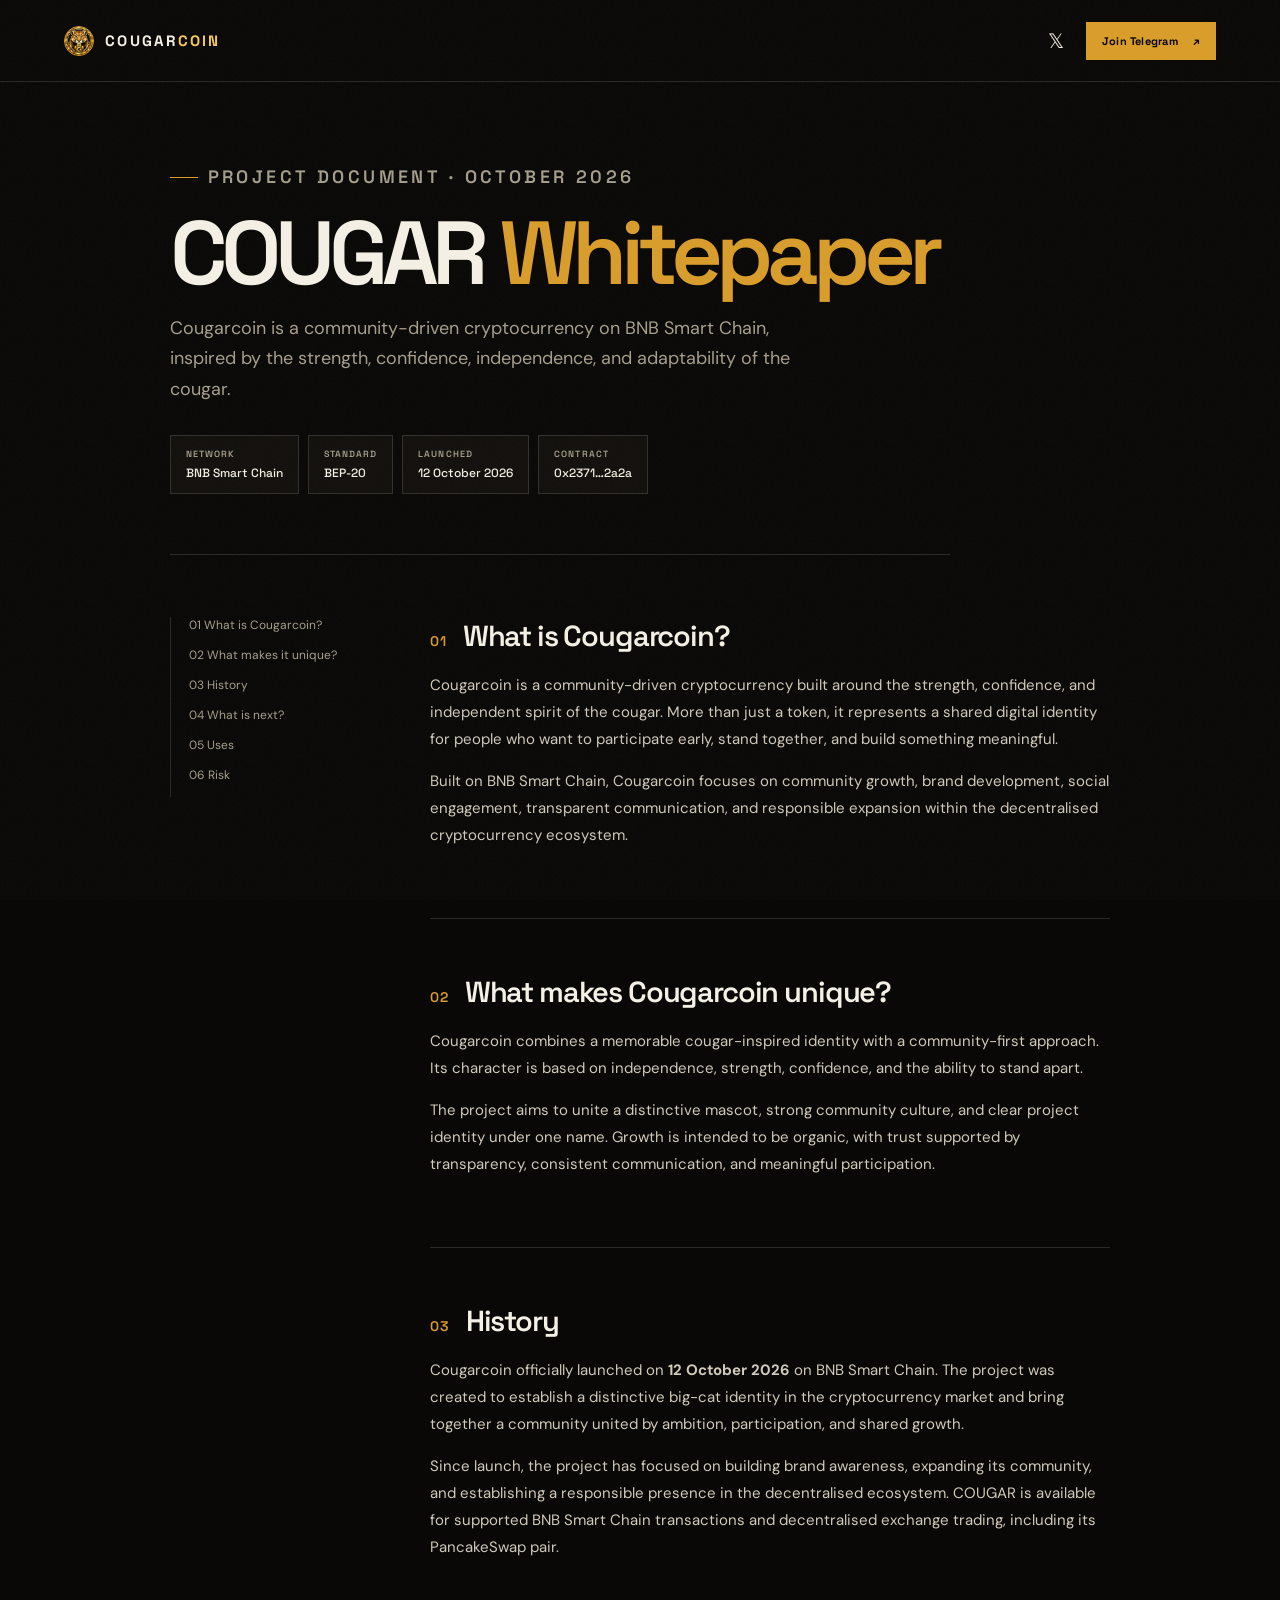
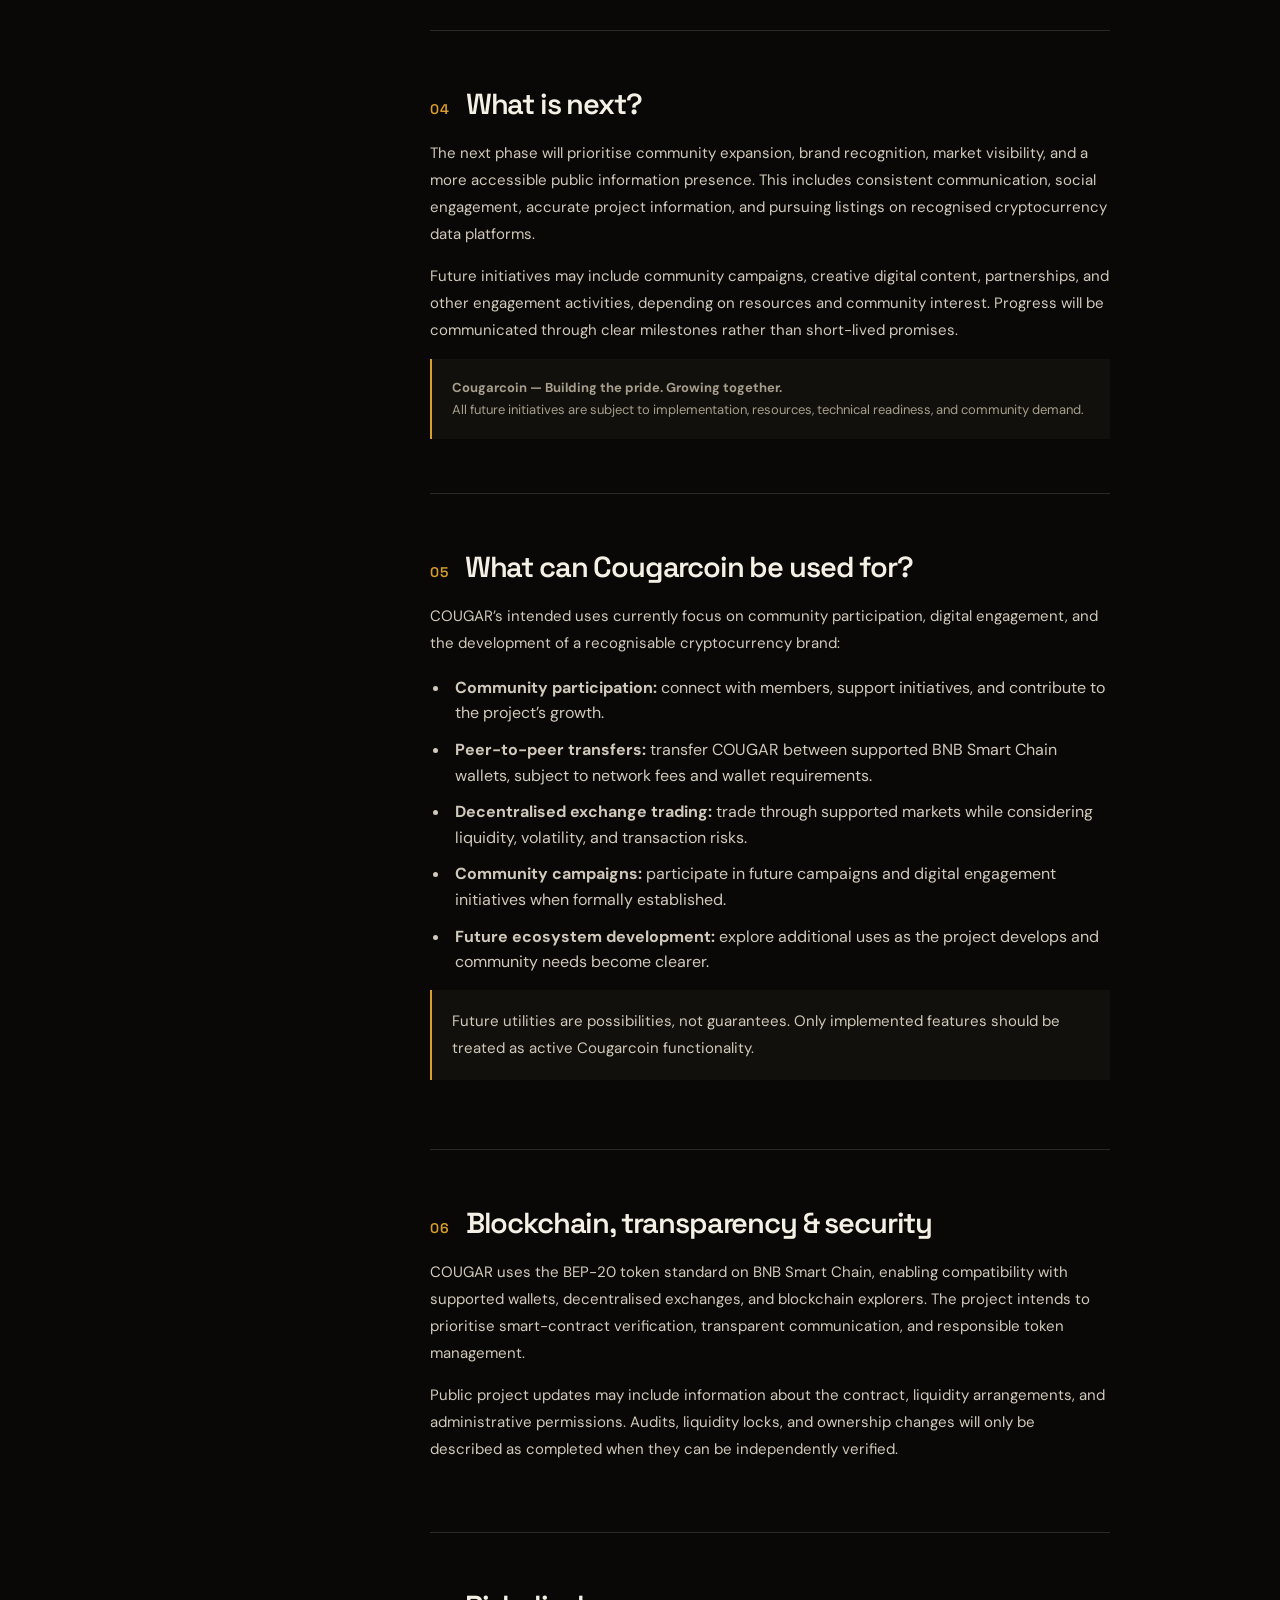
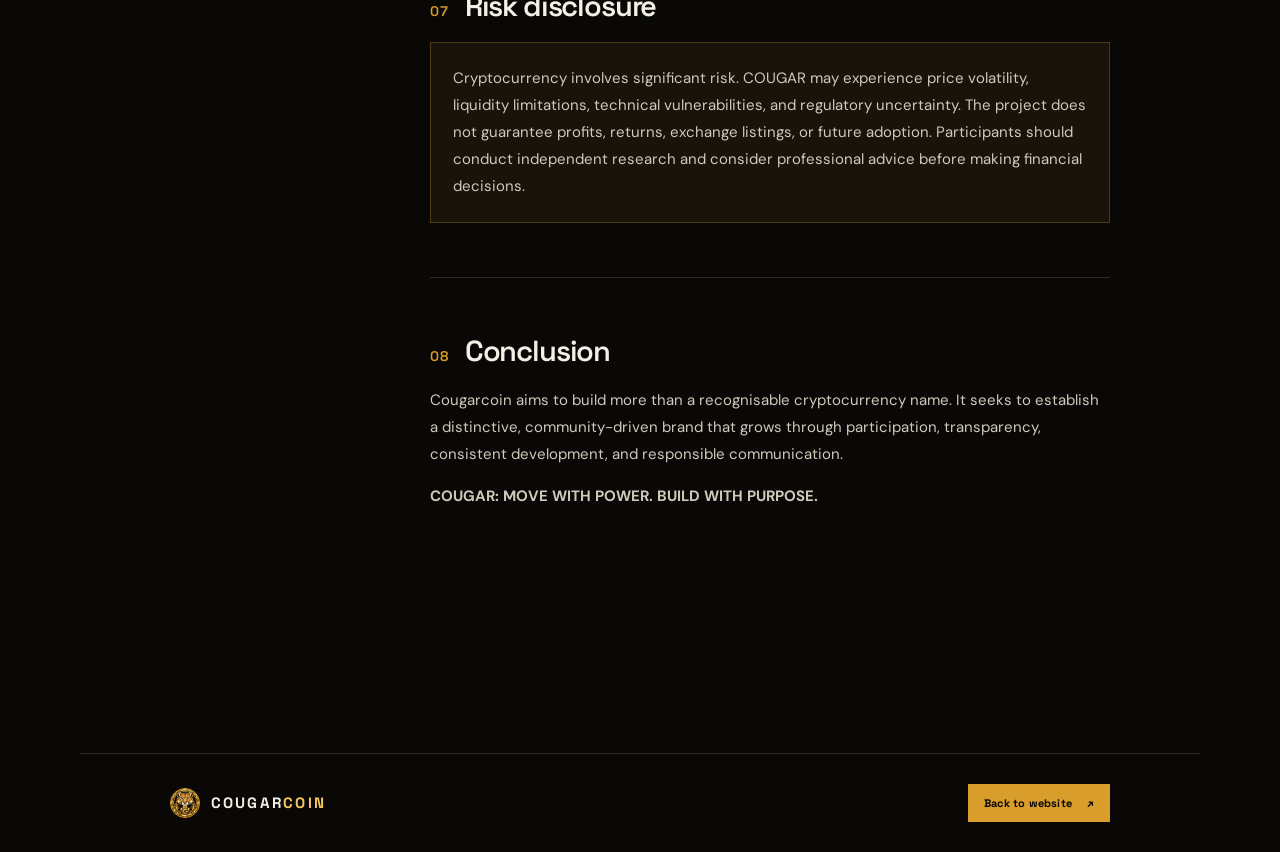
==== commit b4eccda9: "Expand CougarCoin project information" ====
--- a/whitepaper.html
+++ b/whitepaper.html
@@ -13,7 +13,7 @@
   <link rel="stylesheet" href="styles.css" />
   <style>
     .paper-shell{max-width:1120px;margin:auto;padding:80px clamp(24px,7vw,112px) 120px}.paper-intro{max-width:780px;padding-bottom:60px;border-bottom:1px solid var(--line)}.paper-intro h1{margin:18px 0;font:600 clamp(50px,7vw,92px)/.94 var(--display);letter-spacing:-.07em}.paper-intro h1 em{color:var(--gold);font-style:normal}.paper-intro p{max-width:620px;color:var(--muted);font-size:18px;line-height:1.7}.paper-layout{display:grid;grid-template-columns:190px 1fr;gap:70px;padding-top:62px}.paper-toc{position:sticky;top:28px;height:max-content;border-left:1px solid var(--line);padding-left:18px}.paper-toc a{display:block;margin:0 0 14px;color:var(--muted);font-size:12px;text-decoration:none}.paper-toc a:hover{color:var(--gold-bright)}.paper-content{max-width:700px}.paper-section{padding:0 0 54px;border-bottom:1px solid var(--line);margin-bottom:54px}.paper-section:last-child{border-bottom:0}.paper-section h2{margin:0 0 18px;color:var(--paper);font:600 29px var(--display);letter-spacing:-.04em}.paper-section h2 span{margin-right:10px;color:var(--gold);font-size:14px;letter-spacing:.08em}.paper-section p{color:#d1c9bb;font-size:15px;line-height:1.8}.paper-section ul{margin:18px 0 0;padding-left:20px;color:#d1c9bb}.paper-section li{margin:11px 0;padding-left:5px;line-height:1.6}.paper-note{padding:18px 20px;border-left:2px solid var(--gold);background:var(--surface);color:var(--muted);font-size:13px;line-height:1.7}.paper-roadmap{display:grid;gap:12px;margin-top:24px}.paper-phase{padding:22px 24px;background:var(--surface);border:1px solid var(--line)}.paper-phase strong{display:block;color:var(--gold-bright);font:600 15px var(--display)}.paper-phase small{display:block;margin-top:5px;color:var(--muted);font-size:11px}.paper-phase p{margin-bottom:0;font-size:14px}.paper-risk{background:rgba(217,157,43,.08);border:1px solid rgba(217,157,43,.28);padding:22px}.paper-risk p{margin:0}.paper-footer{display:flex;align-items:center;justify-content:space-between;gap:18px;max-width:1120px;margin:auto;padding:30px clamp(24px,7vw,112px);border-top:1px solid var(--line)}@media(max-width:800px){.paper-shell{padding-top:55px}.paper-layout{display:block;padding-top:45px}.paper-toc{position:static;margin-bottom:50px;padding:18px 0 4px;border-left:0;border-top:1px solid var(--line);display:flex;flex-wrap:wrap;gap:10px 18px}.paper-toc a{margin:0}.paper-section h2{font-size:25px}.paper-footer{display:block}.paper-footer .button{margin-top:20px}}
-    .paper-facts{display:flex;flex-wrap:wrap;gap:9px;margin-top:30px}.paper-facts span{display:flex;flex-direction:column;gap:5px;padding:12px 15px;border:1px solid var(--line);background:var(--surface);color:var(--paper);font:500 12px var(--display)}.paper-facts small{color:var(--muted);font:600 9px var(--display);letter-spacing:.12em;text-transform:uppercase}
+    .paper-facts{display:flex;flex-wrap:wrap;gap:9px;margin-top:30px}.paper-facts span{display:flex;flex-direction:column;gap:5px;padding:12px 15px;border:1px solid var(--line);background:var(--surface);color:var(--paper);font:500 12px var(--display)}.paper-facts small{color:var(--muted);font:600 9px var(--display);letter-spacing:.12em;text-transform:uppercase}@media(max-width:800px){.site-header .header-actions{display:flex;gap:8px}.site-header .header-actions .icon-link{display:none}.site-header .header-actions .button-small{padding:9px 10px}}
   </style>
 </head>
 <body>
@@ -23,18 +23,18 @@
     <div class="header-actions"><a class="icon-link" href="https://x.com/cougarmemecoin" target="_blank" rel="noreferrer" aria-label="CougarCoin on X">𝕏</a><a class="button button-small" href="https://t.me/COUGARCOINbsc" target="_blank" rel="noreferrer">Join Telegram <span>↗</span></a></div>
   </header>
   <main class="paper-shell">
-    <section class="paper-intro"><p class="eyebrow"><span></span> Project document · October 2026</p><h1>COUGAR <em>Whitepaper</em></h1><p>A proposed community-driven cryptocurrency on BNB Smart Chain, inspired by the strength, speed, independence, and adaptability of the cougar.</p><div class="paper-facts"><span><small>Network</small>BNB Smart Chain</span><span><small>Standard</small>BEP-20</span><span><small>Contract</small>0x2371…2a2a</span></div></section>
+    <section class="paper-intro"><p class="eyebrow"><span></span> Project document · October 2026</p><h1>COUGAR <em>Whitepaper</em></h1><p>Cougarcoin is a community-driven cryptocurrency on BNB Smart Chain, inspired by the strength, confidence, independence, and adaptability of the cougar.</p><div class="paper-facts"><span><small>Network</small>BNB Smart Chain</span><span><small>Standard</small>BEP-20</span><span><small>Launched</small>12 October 2026</span><span><small>Contract</small>0x2371…2a2a</span></div></section>
     <div class="paper-layout">
-      <nav class="paper-toc" aria-label="Whitepaper sections"><a href="#introduction">01 Introduction</a><a href="#vision">02 Vision & mission</a><a href="#technology">03 Technology</a><a href="#utility">04 Utility</a><a href="#roadmap">05 Roadmap</a><a href="#risk">06 Risk</a></nav>
+      <nav class="paper-toc" aria-label="Whitepaper sections"><a href="#introduction">01 What is Cougarcoin?</a><a href="#unique">02 What makes it unique?</a><a href="#history">03 History</a><a href="#next">04 What is next?</a><a href="#utility">05 Uses</a><a href="#risk">06 Risk</a></nav>
       <div class="paper-content">
-        <section class="paper-section" id="introduction"><h2><span>01</span> Introduction</h2><p>Cougar is a community-driven cryptocurrency project built on BNB Smart Chain. It aims to establish a recognizable digital brand that brings people together through blockchain technology, community participation, and thoughtful experimentation.</p></section>
-        <section class="paper-section" id="vision"><h2><span>02</span> Vision & mission</h2><p>Our vision is to build a strong, globally recognized cryptocurrency community inspired by the power and fearless spirit of the cougar.</p><p>Our mission is to create a transparent, engaging, community-focused ecosystem that prioritizes responsible development, creative branding, and useful blockchain applications.</p></section>
-        <section class="paper-section" id="technology"><h2><span>03</span> Blockchain technology</h2><p>COUGAR is designed for BNB Smart Chain using the BEP-20 token standard. This enables compatibility with supported wallets, decentralized exchanges, and blockchain explorers.</p><div class="paper-note">The project intends to prioritize smart-contract verification, transparent communication, and responsible token management.</div></section>
-        <section class="paper-section" id="utility"><h2><span>04</span> Utility & ecosystem</h2><p>The proposed ecosystem may include:</p><ul><li>Community campaigns, competitions, and participation initiatives.</li><li>Cougar-themed digital collectibles.</li><li>Cougar-branded merchandise.</li><li>Suitable Web3 integrations as the project matures.</li></ul><p class="paper-note">These are proposed development goals, not guaranteed launch features. Any additions will depend on demand, resources, technical readiness, and feasibility.</p></section>
-        <section class="paper-section" id="roadmap"><h2><span>05</span> Roadmap</h2><p>Roadmap periods are targets rather than promises. Later phases depend on funding, security, technical readiness, and community demand.</p><div class="paper-roadmap"><article class="paper-phase"><strong>Phase 1 · Foundation & launch</strong><small>Months 1 to 2 · Proposed</small><p>Finalize branding, website, official channels, token deployment, explorer verification, transfer testing, permissions review, and initial tokenomics.</p></article><article class="paper-phase"><strong>Phase 2 · Community & visibility</strong><small>Months 2 to 3 · Proposed</small><p>Build the X and Telegram communities, publish educational content, run campaigns, and report community growth and holder distribution.</p></article><article class="paper-phase"><strong>Phase 3 · Growth & partnerships</strong><small>Months 3 to 6 · Proposed</small><p>Explore token-tracking applications, responsible creator collaborations, merchandise concepts, digital collectibles, and exchange visibility.</p></article><article class="paper-phase"><strong>Phase 4 · Ecosystem development</strong><small>Months 6 to 12 or more · Proposed</small><p>Assess community rewards, explore collectibles and suitable Web3 integrations, investigate real utility, and review governance options.</p></article></div></section>
-        <section class="paper-section"><h2><span>06</span> Transparency & security</h2><p>Cougar aims to communicate clearly through public project updates, including information about the smart contract, liquidity arrangements, and administrative permissions. Security audits, liquidity locks, and ownership changes will only be described as completed when they are verifiable.</p></section>
+        <section class="paper-section" id="introduction"><h2><span>01</span> What is Cougarcoin?</h2><p>Cougarcoin is a community-driven cryptocurrency built around the strength, confidence, and independent spirit of the cougar. More than just a token, it represents a shared digital identity for people who want to participate early, stand together, and build something meaningful.</p><p>Built on BNB Smart Chain, Cougarcoin focuses on community growth, brand development, social engagement, transparent communication, and responsible expansion within the decentralised cryptocurrency ecosystem.</p></section>
+        <section class="paper-section" id="unique"><h2><span>02</span> What makes Cougarcoin unique?</h2><p>Cougarcoin combines a memorable cougar-inspired identity with a community-first approach. Its character is based on independence, strength, confidence, and the ability to stand apart.</p><p>The project aims to unite a distinctive mascot, strong community culture, and clear project identity under one name. Growth is intended to be organic, with trust supported by transparency, consistent communication, and meaningful participation.</p></section>
+        <section class="paper-section" id="history"><h2><span>03</span> History</h2><p>Cougarcoin officially launched on <strong>12 October 2026</strong> on BNB Smart Chain. The project was created to establish a distinctive big-cat identity in the cryptocurrency market and bring together a community united by ambition, participation, and shared growth.</p><p>Since launch, the project has focused on building brand awareness, expanding its community, and establishing a responsible presence in the decentralised ecosystem. COUGAR is available for supported BNB Smart Chain transactions and decentralised exchange trading, including its PancakeSwap pair.</p></section>
+        <section class="paper-section" id="next"><h2><span>04</span> What is next?</h2><p>The next phase will prioritise community expansion, brand recognition, market visibility, and a more accessible public information presence. This includes consistent communication, social engagement, accurate project information, and pursuing listings on recognised cryptocurrency data platforms.</p><p>Future initiatives may include community campaigns, creative digital content, partnerships, and other engagement activities, depending on resources and community interest. Progress will be communicated through clear milestones rather than short-lived promises.</p><div class="paper-note"><strong>Cougarcoin — Building the pride. Growing together.</strong><br />All future initiatives are subject to implementation, resources, technical readiness, and community demand.</div></section>
+        <section class="paper-section" id="utility"><h2><span>05</span> What can Cougarcoin be used for?</h2><p>COUGAR’s intended uses currently focus on community participation, digital engagement, and the development of a recognisable cryptocurrency brand:</p><ul><li><strong>Community participation:</strong> connect with members, support initiatives, and contribute to the project’s growth.</li><li><strong>Peer-to-peer transfers:</strong> transfer COUGAR between supported BNB Smart Chain wallets, subject to network fees and wallet requirements.</li><li><strong>Decentralised exchange trading:</strong> trade through supported markets while considering liquidity, volatility, and transaction risks.</li><li><strong>Community campaigns:</strong> participate in future campaigns and digital engagement initiatives when formally established.</li><li><strong>Future ecosystem development:</strong> explore additional uses as the project develops and community needs become clearer.</li></ul><p class="paper-note">Future utilities are possibilities, not guarantees. Only implemented features should be treated as active Cougarcoin functionality.</p></section>
+        <section class="paper-section" id="technology"><h2><span>06</span> Blockchain, transparency & security</h2><p>COUGAR uses the BEP-20 token standard on BNB Smart Chain, enabling compatibility with supported wallets, decentralised exchanges, and blockchain explorers. The project intends to prioritise smart-contract verification, transparent communication, and responsible token management.</p><p>Public project updates may include information about the contract, liquidity arrangements, and administrative permissions. Audits, liquidity locks, and ownership changes will only be described as completed when they can be independently verified.</p></section>
         <section class="paper-section" id="risk"><h2><span>07</span> Risk disclosure</h2><div class="paper-risk"><p>Cryptocurrency involves significant risk. COUGAR may experience price volatility, liquidity limitations, technical vulnerabilities, and regulatory uncertainty. The project does not guarantee profits, returns, exchange listings, or future adoption. Participants should conduct independent research and consider professional advice before making financial decisions.</p></div></section>
-        <section class="paper-section"><h2><span>08</span> Conclusion</h2><p>Cougar aims to build more than a recognizable cryptocurrency name: it seeks to establish a distinctive community-driven brand with the potential to grow alongside the evolving blockchain ecosystem.</p><p><strong>COUGAR: MOVE WITH POWER. BUILD WITH PURPOSE.</strong></p></section>
+        <section class="paper-section"><h2><span>08</span> Conclusion</h2><p>Cougarcoin aims to build more than a recognisable cryptocurrency name. It seeks to establish a distinctive, community-driven brand that grows through participation, transparency, consistent development, and responsible communication.</p><p><strong>COUGAR: MOVE WITH POWER. BUILD WITH PURPOSE.</strong></p></section>
       </div>
     </div>
   </main>
--- a/styles.css
+++ b/styles.css
@@ -1,3 +1,7 @@
 :root{--ink:#090806;--surface:#12100c;--paper:#f5f0e5;--muted:#a79e8d;--gold:#d99d2b;--gold-bright:#f6c85c;--line:rgba(245,240,229,.14);--display:"Space Grotesk",sans-serif;--body:"DM Sans",sans-serif}*{box-sizing:border-box}html{scroll-behavior:smooth}body{margin:0;background:var(--ink);color:var(--paper);font-family:var(--body);overflow-x:hidden}a{color:inherit}.noise{position:fixed;inset:0;z-index:20;pointer-events:none;opacity:.035;background-image:url("data:image/svg+xml,%3Csvg xmlns='http://www.w3.org/2000/svg' width='160' height='160'%3E%3Cfilter id='n'%3E%3CfeTurbulence type='fractalNoise' baseFrequency='.8' numOctaves='3' stitchTiles='stitch'/%3E%3C/filter%3E%3Crect width='100%25' height='100%25' filter='url(%23n)'/%3E%3C/svg%3E")}.site-header{position:relative;z-index:30;max-width:1440px;height:82px;margin:auto;padding:0 clamp(24px,5vw,78px);display:flex;align-items:center;justify-content:space-between;border-bottom:1px solid var(--line)}.brand{display:inline-flex;align-items:center;gap:11px;color:var(--paper);text-decoration:none;font:700 15px var(--display);letter-spacing:.15em}.brand>span:last-child>span{color:var(--gold-bright)}.brand-mark{display:grid;place-items:center;width:30px;height:30px;border:1px solid var(--gold);border-radius:50%;color:var(--gold-bright);font-size:13px}.nav-links{display:flex;gap:36px;margin-left:100px}.nav-links a,.site-footer a{color:var(--muted);text-decoration:none;font-size:13px;transition:color .2s}.nav-links a:hover,.site-footer a:hover{color:var(--gold-bright)}.header-actions{display:flex;align-items:center;gap:22px}.icon-link{color:var(--paper);font-size:20px;text-decoration:none}.button{display:inline-flex;align-items:center;justify-content:center;gap:15px;padding:15px 22px;border:1px solid var(--gold);background:var(--gold);color:var(--ink);text-decoration:none;font:700 12px var(--display);letter-spacing:.02em;transition:transform .2s,background .2s,border-color .2s}.button:hover{background:var(--gold-bright);border-color:var(--gold-bright);transform:translateY(-2px)}.button-small{padding:11px 15px;font-size:11px}.button-light{background:var(--paper);border-color:var(--paper)}.button-light:hover{background:var(--gold-bright);border-color:var(--gold-bright)}.menu-toggle{display:none;border:0;background:transparent;color:var(--paper);font-size:22px}.hero{max-width:1440px;min-height:650px;margin:auto;padding:74px clamp(24px,7vw,112px) 92px;display:grid;grid-template-columns:minmax(0,.92fr) minmax(390px,.85fr);align-items:center;gap:clamp(35px,8vw,125px)}.hero-copy{max-width:590px}.eyebrow{display:flex;align-items:center;gap:10px;margin:0;color:var(--gold-bright);text-transform:uppercase;letter-spacing:.19em;font:600 10px var(--display)}.eyebrow>span{width:28px;height:1px;background:var(--gold)}.hero h1,.section h2{margin:25px 0;font:600 clamp(56px,7vw,102px)/.92 var(--display);letter-spacing:-.075em}.hero h1 em,.section h2 em{color:var(--gold);font-style:normal}.hero-lede{max-width:500px;margin:0;color:var(--muted);font-size:16px;line-height:1.75}.hero-actions{display:flex;align-items:center;gap:28px;margin-top:34px}.text-link{color:var(--paper);text-decoration:none;font:700 12px var(--display)}.text-link span{color:var(--gold);margin-left:8px}.hero-meta{display:flex;gap:13px;margin-top:48px;color:var(--muted);font-size:11px}.hero-meta strong{color:var(--paper)}.hero-meta .dot{color:var(--gold)}.contract-chip{max-width:560px;margin-top:22px;padding:11px 12px;display:flex;align-items:center;gap:10px;border:1px solid rgba(215,155,39,.35);background:rgba(18,16,12,.8)}.contract-label{color:var(--gold-bright);text-transform:uppercase;letter-spacing:.14em;font:600 9px var(--display)}.contract-chip code{min-width:0;overflow:hidden;color:var(--paper);text-overflow:ellipsis;white-space:nowrap;font:500 11px ui-monospace,SFMono-Regular,Menlo,monospace}.contract-chip button{flex:0 0 auto;margin-left:auto;padding:6px 9px;border:1px solid rgba(215,155,39,.55);background:transparent;color:var(--gold-bright);cursor:pointer;font:600 10px var(--display)}.contract-chip button:hover{background:var(--gold);color:var(--ink)}.hero-art-wrap{position:relative;min-height:500px;display:grid;place-items:center}.hero-ring{position:absolute;width:min(42vw,510px);height:min(42vw,510px);border:1px solid rgba(215,155,39,.38);border-radius:50%;box-shadow:0 0 100px rgba(215,155,39,.12)}.hero-art{position:relative;width:min(35vw,440px);aspect-ratio:1;border:8px solid #17130c;border-radius:50%;object-fit:cover;box-shadow:0 25px 80px rgba(0,0,0,.65)}.art-caption{position:absolute;right:0;bottom:15px;color:var(--muted);letter-spacing:.08em;font:500 11px var(--display)}.art-caption span{margin-left:8px;color:var(--gold)}.ticker{overflow:hidden;border-block:1px solid var(--line);background:#100e0a}.ticker-track{min-width:1000px;padding:17px 0;display:flex;justify-content:space-around;color:var(--gold-bright);letter-spacing:.2em;font:600 11px var(--display)}.ticker-track b{color:var(--gold)}.section{max-width:1440px;margin:auto;padding:132px clamp(24px,7vw,112px)}.manifesto{display:grid;grid-template-columns:1fr 1fr;align-items:end;gap:12%}.manifesto h2,.roadmap h2,.community-cta h2{font-size:clamp(48px,6vw,80px)}.manifesto-copy{max-width:500px;color:var(--paper);font-size:21px;line-height:1.6}.manifesto-copy .muted{margin-top:25px;color:var(--muted);font-size:14px;line-height:1.7}.cards{display:grid;grid-template-columns:repeat(3,1fr);gap:14px;padding-top:0}.info-card{position:relative;min-height:380px;overflow:hidden;padding:31px}.card-dark{background:var(--surface)}.card-gold{background:var(--gold);color:var(--ink)}.card-number{position:absolute;top:28px;right:30px;opacity:.65;font:600 11px var(--display)}.card-icon{margin-bottom:76px;color:var(--gold);font-size:36px}.card-gold .card-icon{color:var(--ink)}.info-card h3{margin:0 0 13px;font:600 28px var(--display);letter-spacing:-.04em}.info-card p{max-width:280px;color:var(--muted);font-size:14px;line-height:1.6}.card-gold p{color:rgba(10,9,7,.7)}.info-card a{position:absolute;bottom:30px;color:var(--paper);text-decoration:none;font:700 12px var(--display)}.card-gold a{color:var(--ink)}.card-image{padding:0}.card-image img{width:100%;height:100%;object-fit:cover;filter:saturate(.8)}.card-overlay{position:absolute;inset:0;padding:31px;display:flex;flex-direction:column;justify-content:flex-end;background:linear-gradient(transparent 35%,rgba(7,6,4,.92))}.card-overlay h3{margin-top:auto}.card-overlay p{color:#d9d0c1}.roadmap{border-top:1px solid var(--line)}.roadmap-head{display:flex;justify-content:space-between;align-items:end;gap:40px}.roadmap-head>p{max-width:300px;margin:0;color:var(--muted);font-size:14px;line-height:1.6}.steps{display:grid;grid-template-columns:repeat(3,1fr);margin-top:70px;border-top:1px solid var(--line)}.step{display:flex;gap:24px;padding:26px 24px 0 0;border-right:1px solid var(--line);color:var(--muted)}.step+.step{padding-left:24px}.step:last-child{border:0}.step>span{color:var(--gold);font:600 12px var(--display)}.step h3{margin:0 0 10px;color:var(--paper);font:600 21px var(--display)}.step p{margin:0;font-size:13px;line-height:1.5}.community-cta{max-width:none;display:flex;align-items:center;justify-content:space-between;padding-inline:clamp(24px,10vw,160px);background:var(--gold);color:var(--ink)}.community-cta .eyebrow{color:var(--ink)}.community-cta .eyebrow>span{background:var(--ink)}.community-cta h2{margin-bottom:0}.site-footer{display:flex;align-items:center;justify-content:space-between;gap:20px;padding:34px clamp(24px,7vw,112px);border-top:1px solid var(--line)}.site-footer p{color:var(--muted);font-size:12px}.site-footer>div{display:flex;gap:22px}@media(max-width:800px){.site-header{height:72px}.nav-links,.header-actions{display:none}.nav-links.mobile-open{position:absolute;top:72px;left:0;right:0;display:flex;flex-direction:column;gap:18px;margin:0;padding:22px 24px;background:#100e0a;border-bottom:1px solid var(--line)}.menu-toggle{display:block}.hero{grid-template-columns:1fr;padding-top:58px}.hero h1{font-size:62px}.hero-art-wrap{min-height:380px}.hero-art{width:min(76vw,380px)}.hero-ring{width:min(84vw,440px);height:min(84vw,440px)}.contract-chip{max-width:100%}.contract-chip code{font-size:9px}.manifesto,.cards{grid-template-columns:1fr}.section{padding-top:86px;padding-bottom:86px}.info-card{min-height:330px}.roadmap-head,.community-cta{display:block}.roadmap-head>p{margin-top:30px}.steps{grid-template-columns:1fr;margin-top:45px}.step,.step+.step{padding:20px 0;border-right:0;border-bottom:1px solid var(--line)}.community-cta .button{margin-top:30px}.site-footer{flex-wrap:wrap}.site-footer p{order:3;width:100%}}
 .contract-explorer{color:var(--muted);font:600 10px var(--display);text-decoration:none}.contract-explorer:hover{color:var(--gold-bright)}
 .brand-mark img{width:100%;height:100%;display:block;object-fit:cover;border-radius:50%}
+.hero-art img{max-width:100%}
+.brand-banner{max-width:1440px;margin:0 auto;padding:22px clamp(18px,7vw,112px) 0}.brand-banner img{display:block;width:100%;height:auto;max-height:430px;object-fit:cover;object-position:center;border:1px solid rgba(215,155,39,.35);box-shadow:0 22px 70px rgba(0,0,0,.4)}
+@media(max-width:560px){.site-header{padding-inline:18px}.brand{font-size:12px;letter-spacing:.11em}.brand-mark{width:27px;height:27px}.hero{min-height:0;padding:46px 18px 60px;gap:25px}.hero h1{margin:20px 0;font-size:clamp(48px,15vw,62px)}.hero-lede{font-size:14px;line-height:1.65}.hero-actions{align-items:stretch;flex-direction:column;gap:16px;margin-top:26px}.hero-actions .button{width:100%}.text-link{padding:3px 0}.hero-meta{flex-wrap:wrap;gap:7px 10px;margin-top:32px}.contract-chip{align-items:flex-start;flex-wrap:wrap;padding:12px 10px}.contract-label{width:100%}.contract-chip code{order:2;flex:1 1 180px;line-height:1.5}.contract-chip button,.contract-explorer{order:3}.hero-art-wrap{min-height:0;padding:16px 0 26px}.hero-art{width:min(78vw,340px);border-width:5px}.hero-ring{width:88vw;height:88vw}.art-caption{right:4px;bottom:0;font-size:9px}.section{padding:68px 18px}.manifesto-copy{font-size:18px}.manifesto h2,.roadmap h2,.community-cta h2{font-size:clamp(43px,13vw,62px)}.info-card{min-height:300px;padding:25px}.card-number{top:23px;right:24px}.card-icon{margin-bottom:58px}.card-overlay{padding:25px}.steps{margin-top:34px}.step{gap:17px}.community-cta{padding:58px 18px}.site-footer{align-items:flex-start;padding:26px 18px}.site-footer>div{width:100%;flex-wrap:wrap;gap:12px 18px}.site-footer p{margin:0}.paper-shell{padding-inline:18px}.paper-intro h1{font-size:clamp(48px,14vw,70px)}.paper-intro p{font-size:15px}.paper-facts{display:grid;grid-template-columns:1fr 1fr}.paper-facts span:last-child{grid-column:1/-1}.paper-phase{padding:18px}.paper-section{padding-bottom:40px;margin-bottom:40px}}
+.markets{border-top:1px solid var(--line);padding-top:108px;padding-bottom:108px}.markets-head{display:flex;justify-content:space-between;align-items:end;gap:40px}.markets-head h2{margin-bottom:0;font-size:clamp(48px,6vw,80px)}.markets-head>p{max-width:350px;margin:0;color:var(--muted);font-size:14px;line-height:1.7}.market-links{display:grid;grid-template-columns:repeat(3,1fr);gap:12px;margin-top:56px}.market-link{display:flex;align-items:flex-end;justify-content:space-between;min-height:150px;padding:24px;background:var(--surface);border:1px solid var(--line);color:var(--paper);text-decoration:none;transition:background .2s,border-color .2s,transform .2s}.market-link:hover{background:#1a160f;border-color:rgba(215,155,39,.6);transform:translateY(-3px)}.market-link small{display:block;margin-bottom:15px;color:var(--gold-bright);font:600 9px var(--display);letter-spacing:.12em;text-transform:uppercase}.market-link strong{font:600 22px var(--display);letter-spacing:-.03em}.market-arrow{color:var(--gold-bright);font-size:20px}@media(max-width:800px){.markets{padding-top:86px;padding-bottom:86px}.markets-head{display:block}.markets-head>p{margin-top:30px}.market-links{grid-template-columns:1fr;margin-top:40px}.market-link{min-height:125px}}
